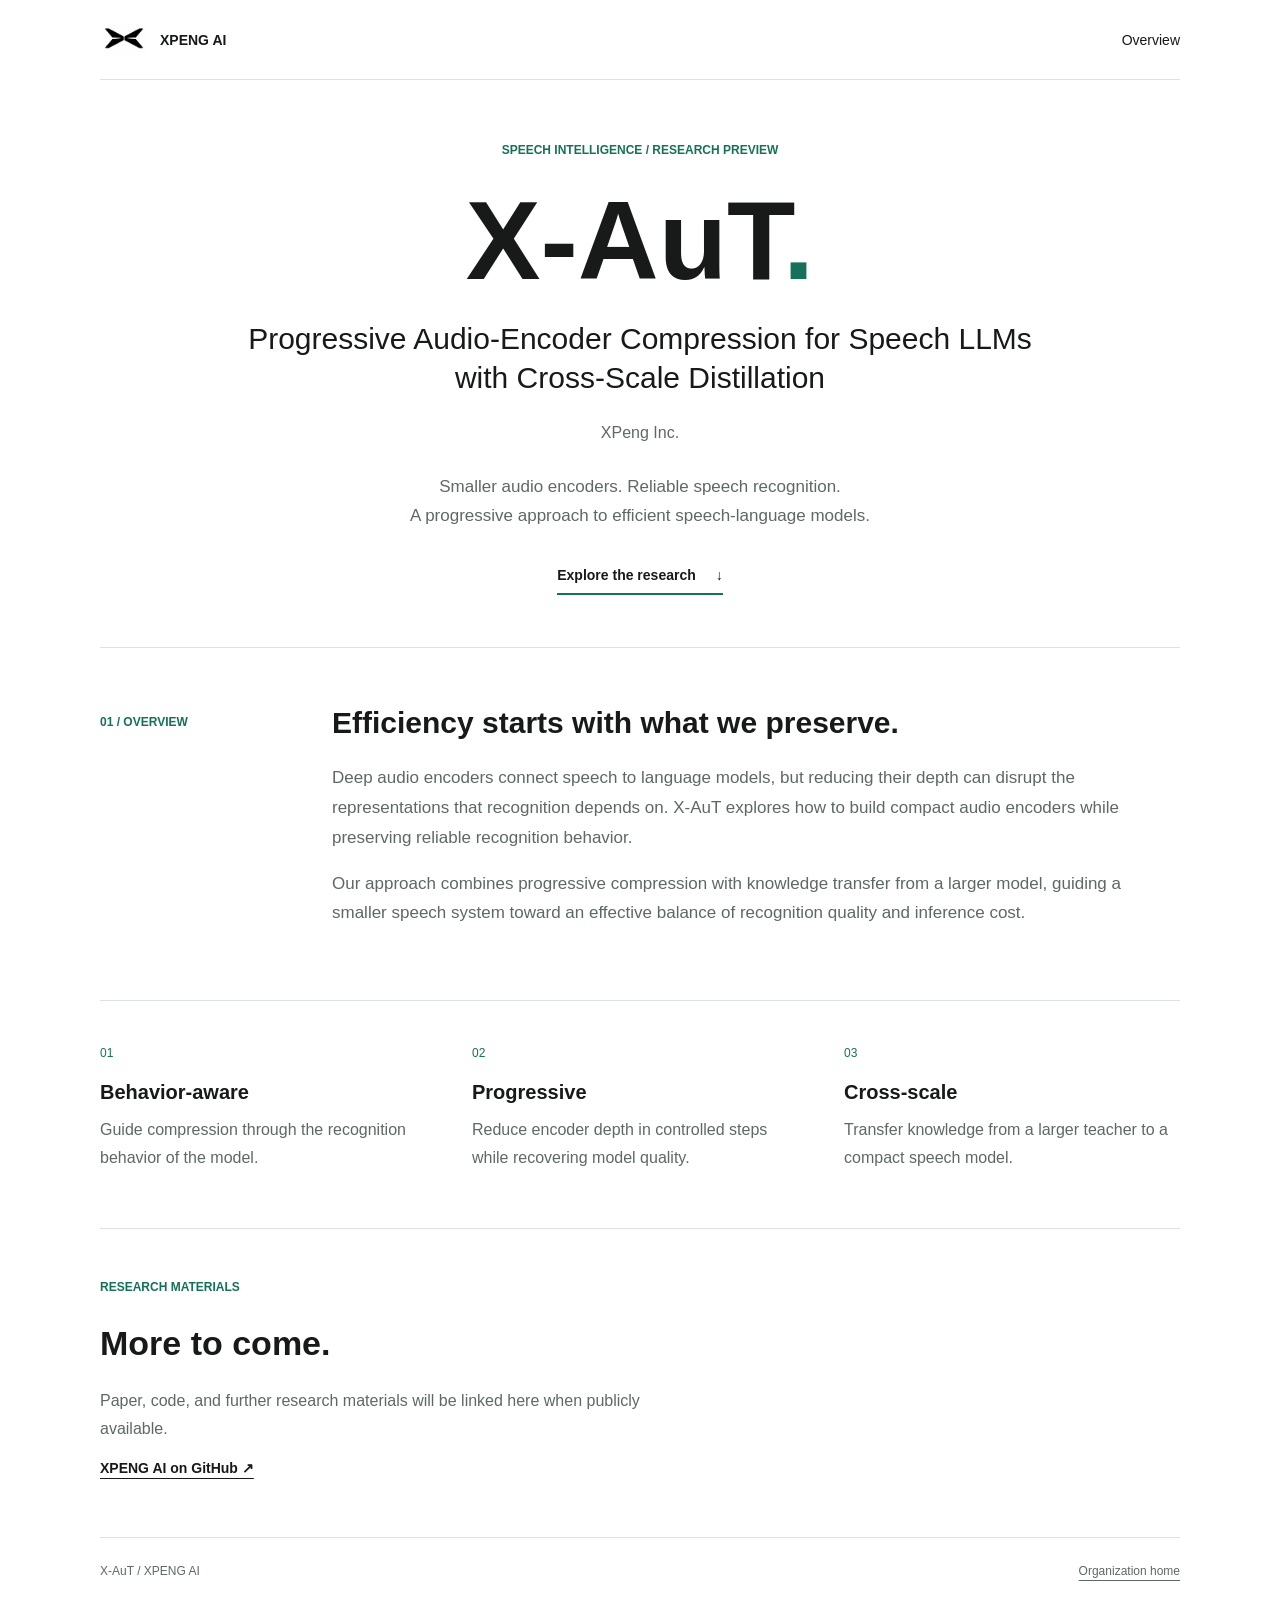
==== x-aut/index.html @ 0aadac8a "Add X-AuT research project website" ====
<!doctype html>
<html lang="en">
<head>
  <meta charset="utf-8">
  <meta name="viewport" content="width=device-width, initial-scale=1">
  <meta name="description" content="X-AuT: Progressive Audio-Encoder Compression for Speech LLMs with Cross-Scale Distillation. A research project from XPeng Inc.">
  <title>X-AuT | XPENG AI</title>
  <link rel="canonical" href="https://xpeng-ai.github.io/x-aut/">
  <link rel="icon" href="../assets/xpeng-logo.jpeg">
  <link rel="stylesheet" href="styles.css">
</head>
<body>
  <header><a class="brand" href="../"><img src="../assets/xpeng-logo.jpeg" width="48" height="30" alt="">XPENG AI</a><a href="#overview">Overview</a></header>
  <main>
    <section class="hero" aria-labelledby="title">
      <p class="eyebrow">Speech intelligence / Research preview</p>
      <h1 id="title">X-AuT<span>.</span></h1>
      <h2>Progressive Audio-Encoder Compression for Speech LLMs with Cross-Scale Distillation</h2>
      <p class="affiliation">XPeng Inc.</p>
      <p class="intro">Smaller audio encoders. Reliable speech recognition.<br>A progressive approach to efficient speech-language models.</p>
      <a class="explore" href="#overview">Explore the research <span aria-hidden="true">&#8595;</span></a>
    </section>
    <section id="overview" class="overview">
      <p class="eyebrow">01 / Overview</p>
      <div><h2>Efficiency starts with what we preserve.</h2><p>Deep audio encoders connect speech to language models, but reducing their depth can disrupt the representations that recognition depends on. X-AuT explores how to build compact audio encoders while preserving reliable recognition behavior.</p><p>Our approach combines progressive compression with knowledge transfer from a larger model, guiding a smaller speech system toward an effective balance of recognition quality and inference cost.</p></div>
    </section>
    <section class="focus" aria-label="Research directions">
      <article><span>01</span><h3>Behavior-aware</h3><p>Guide compression through the recognition behavior of the model.</p></article>
      <article><span>02</span><h3>Progressive</h3><p>Reduce encoder depth in controlled steps while recovering model quality.</p></article>
      <article><span>03</span><h3>Cross-scale</h3><p>Transfer knowledge from a larger teacher to a compact speech model.</p></article>
    </section>
    <section class="release"><p class="eyebrow">Research materials</p><h2>More to come.</h2><p>Paper, code, and further research materials will be linked here when publicly available.</p><a href="https://github.com/XPENG-AI">XPENG AI on GitHub &#8599;</a></section>
  </main>
  <footer><span>X-AuT / XPENG AI</span><a href="../">Organization home</a></footer>
</body>
</html>
---- x-aut/styles.css ----
:root{color-scheme:light;--ink:#171a19;--muted:#5e6864;--accent:#157158;--line:#dce4df}
*{box-sizing:border-box}html{scroll-behavior:smooth;scroll-padding-top:32px}body{margin:0;background:#fff;color:var(--ink);font-family:Arial,Helvetica,sans-serif;letter-spacing:0}a{color:inherit;text-underline-offset:5px}a:focus-visible{outline:3px solid var(--accent);outline-offset:6px}header,main,footer{width:min(1080px,calc(100% - 48px));margin-inline:auto}header{height:80px;display:flex;align-items:center;justify-content:space-between;border-bottom:1px solid var(--line);font-size:14px}header a{text-decoration:none}.brand{display:flex;align-items:center;gap:12px;font-weight:700}.brand img{object-fit:contain}.hero{text-align:center;padding:60px 0 52px;max-width:900px;margin:auto}.eyebrow{color:var(--accent);font-size:12px;font-weight:700;text-transform:uppercase;margin:0 0 24px}h1{font-size:112px;line-height:1;margin:0 0 22px;font-weight:750}h1 span{color:var(--accent)}.hero h2{font-size:30px;line-height:1.3;font-weight:500;max-width:800px;margin:0 auto}.affiliation{font-size:16px;margin:22px 0;color:var(--muted)}.intro{font-size:17px;line-height:1.7;color:var(--muted);margin:26px 0}.explore{display:inline-flex;align-items:center;gap:20px;padding:10px 0;border-bottom:2px solid var(--accent);text-decoration:none;font-size:14px;font-weight:700}.overview{display:grid;grid-template-columns:200px 1fr;gap:32px;border-top:1px solid var(--line);padding:56px 0}.overview .eyebrow{padding-top:8px}h2{font-size:30px;line-height:1.25;margin:0 0 22px}p{line-height:1.75}.overview p:not(.eyebrow){font-size:17px;color:var(--muted);margin:0 0 16px}.focus{display:grid;grid-template-columns:repeat(3,minmax(0,1fr));gap:36px;border-top:1px solid var(--line);padding:42px 0 56px}.focus article>span{color:var(--accent);font-size:12px}.focus h3{font-size:20px;margin:20px 0 12px}.focus p{font-size:16px;color:var(--muted);margin:0}.release{border-top:1px solid var(--line);padding:48px 0 60px}.release h2{font-size:34px}.release p:not(.eyebrow){color:var(--muted);max-width:600px}.release a{font-size:14px;font-weight:700}footer{border-top:1px solid var(--line);padding:26px 0;display:flex;justify-content:space-between;color:var(--muted);font-size:12px}@media(max-width:700px){header,main,footer{width:calc(100% - 36px)}header{height:64px}.hero{padding:32px 0}h1{font-size:72px;margin-bottom:16px}.hero .eyebrow{font-size:10px;margin-bottom:16px}.hero h2{font-size:23px}.intro{font-size:15px;margin:20px 0}.affiliation{margin:16px 0}.overview{grid-template-columns:1fr;gap:8px;padding:32px 0}.overview h2{font-size:26px}.focus{grid-template-columns:1fr;gap:30px}.focus h3{margin-top:10px}.release{padding:32px 0 42px}}@media(prefers-reduced-motion:reduce){html{scroll-behavior:auto}}
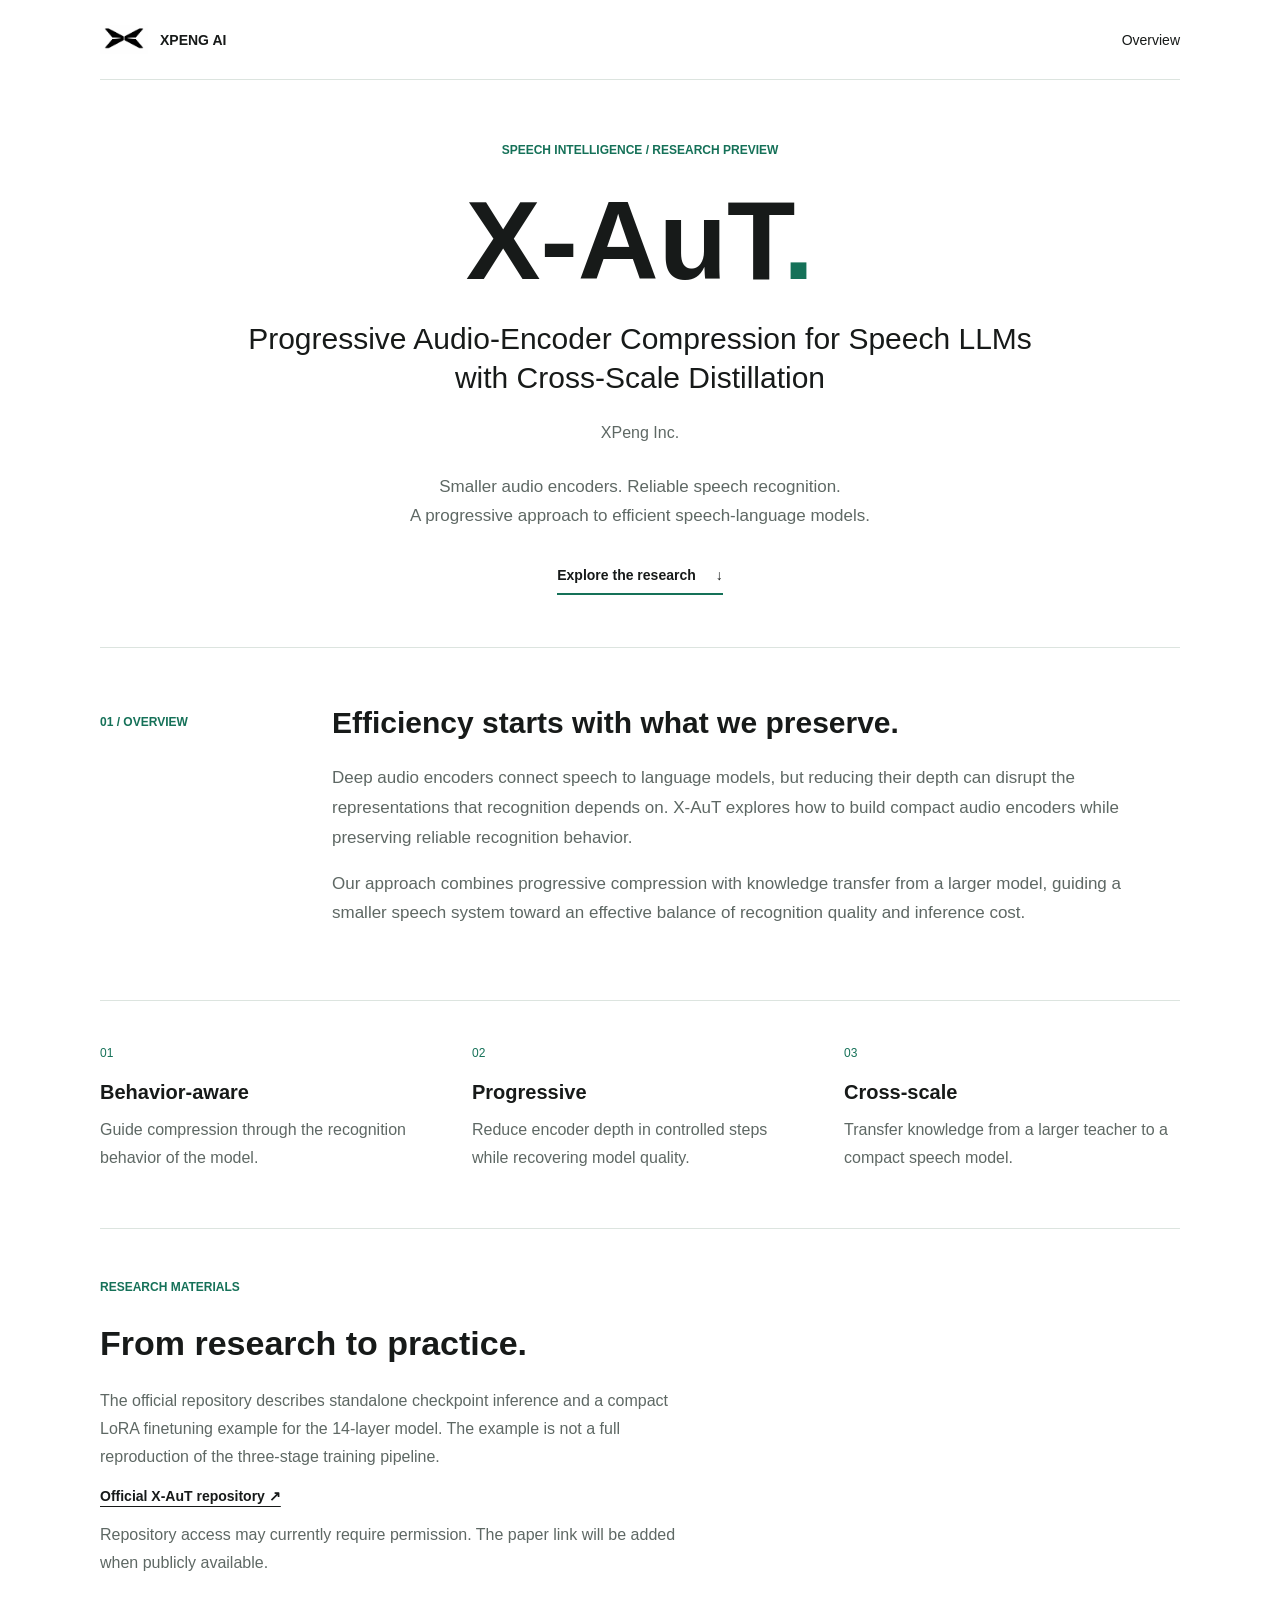
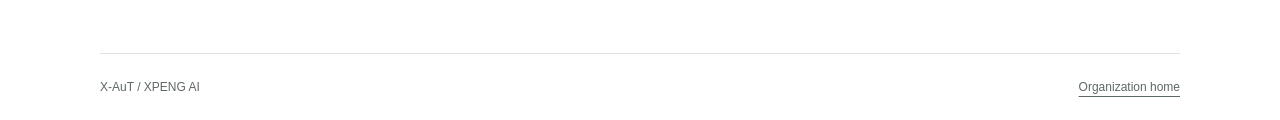
==== commit 4faca5eb: "Reference official X-AuT repository and release scope" ====
--- a/x-aut/index.html
+++ b/x-aut/index.html
@@ -29,7 +29,7 @@
       <article><span>02</span><h3>Progressive</h3><p>Reduce encoder depth in controlled steps while recovering model quality.</p></article>
       <article><span>03</span><h3>Cross-scale</h3><p>Transfer knowledge from a larger teacher to a compact speech model.</p></article>
     </section>
-    <section class="release"><p class="eyebrow">Research materials</p><h2>More to come.</h2><p>Paper, code, and further research materials will be linked here when publicly available.</p><a href="https://github.com/XPENG-AI">XPENG AI on GitHub &#8599;</a></section>
+    <section class="release"><p class="eyebrow">Research materials</p><h2>From research to practice.</h2><p>The official repository describes standalone checkpoint inference and a compact LoRA finetuning example for the 14-layer model. The example is not a full reproduction of the three-stage training pipeline.</p><a href="https://github.com/XPENG-AI/X-AuT">Official X-AuT repository &#8599;</a><p class="availability">Repository access may currently require permission. The paper link will be added when publicly available.</p></section>
   </main>
   <footer><span>X-AuT / XPENG AI</span><a href="../">Organization home</a></footer>
 </body>
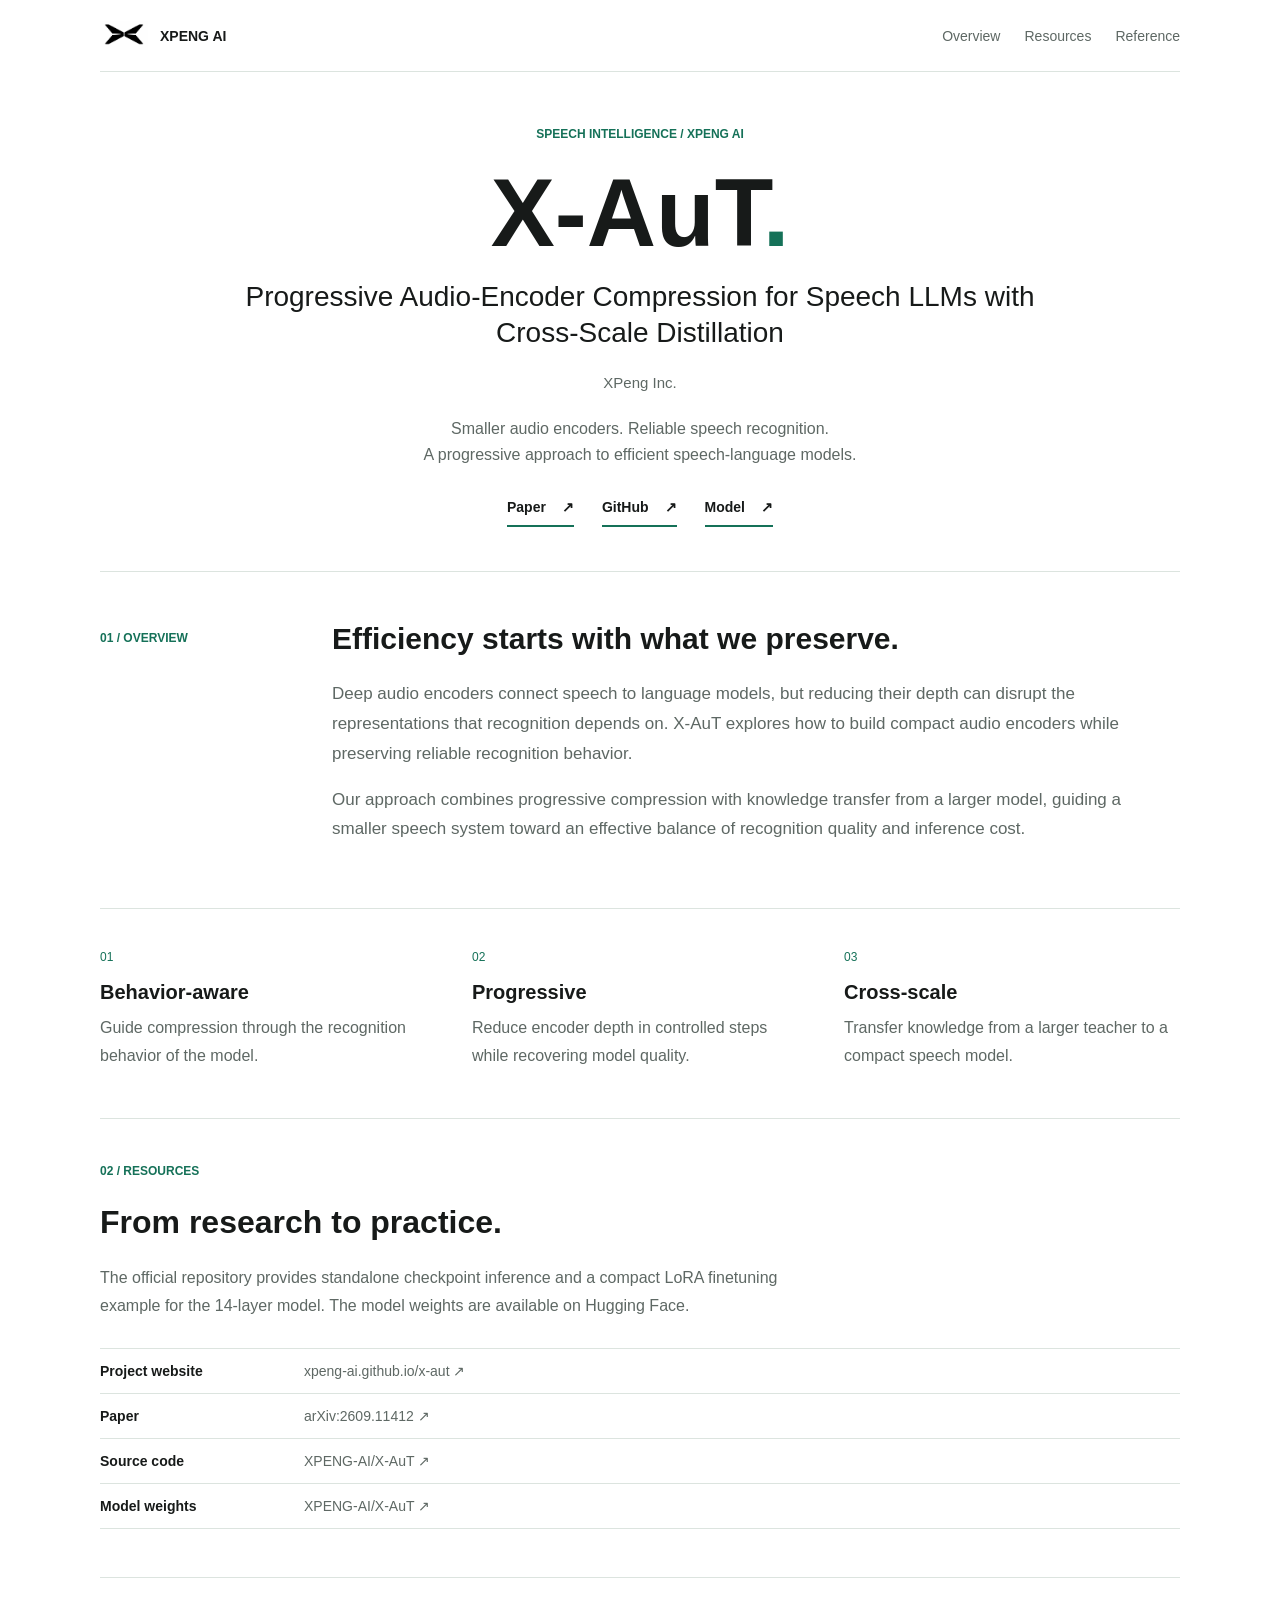
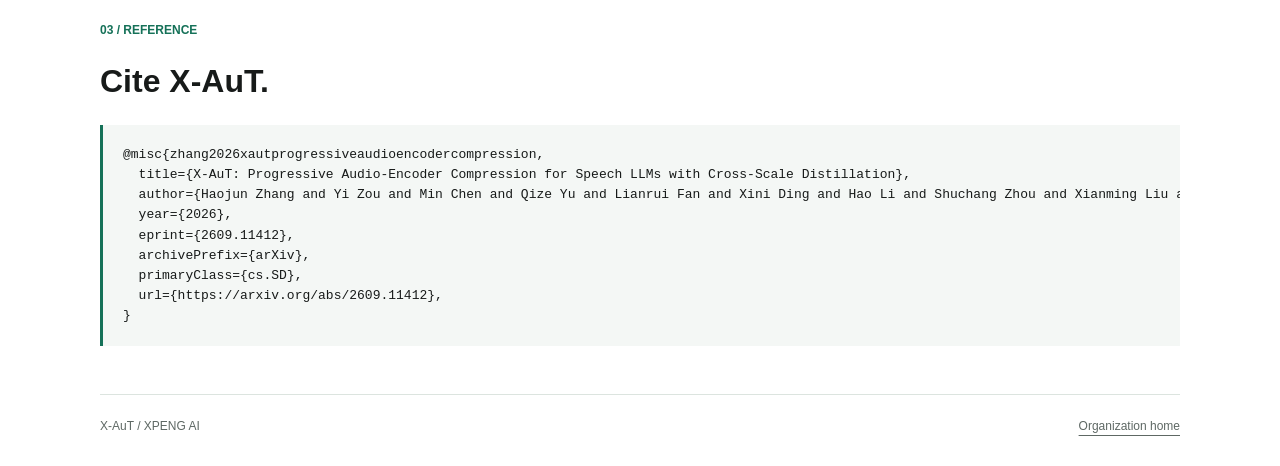
==== commit 090f0cc3: "Add X-AuT resources and citation" ====
--- a/x-aut/index.html
+++ b/x-aut/index.html
@@ -6,19 +6,26 @@
   <meta name="description" content="X-AuT: Progressive Audio-Encoder Compression for Speech LLMs with Cross-Scale Distillation. A research project from XPeng Inc.">
   <title>X-AuT | XPENG AI</title>
   <link rel="canonical" href="https://xpeng-ai.github.io/x-aut/">
-  <link rel="icon" href="../assets/xpeng-logo.jpeg">
+  <link rel="icon" type="image/png" sizes="512x512" href="../assets/xpeng-favicon.png?v=2">
   <link rel="stylesheet" href="styles.css">
 </head>
 <body>
-  <header><a class="brand" href="../"><img src="../assets/xpeng-logo.jpeg" width="48" height="30" alt="">XPENG AI</a><a href="#overview">Overview</a></header>
+  <header>
+    <a class="brand" href="../"><img src="../assets/xpeng-logo.jpeg" width="48" height="30" alt="">XPENG AI</a>
+    <nav aria-label="Project navigation"><a href="#overview">Overview</a><a href="#resources">Resources</a><a href="#reference">Reference</a></nav>
+  </header>
   <main>
     <section class="hero" aria-labelledby="title">
-      <p class="eyebrow">Speech intelligence / Research preview</p>
+      <p class="eyebrow">Speech intelligence / XPENG AI</p>
       <h1 id="title">X-AuT<span>.</span></h1>
       <h2>Progressive Audio-Encoder Compression for Speech LLMs with Cross-Scale Distillation</h2>
       <p class="affiliation">XPeng Inc.</p>
       <p class="intro">Smaller audio encoders. Reliable speech recognition.<br>A progressive approach to efficient speech-language models.</p>
-      <a class="explore" href="#overview">Explore the research <span aria-hidden="true">&#8595;</span></a>
+      <div class="hero-links" aria-label="Project resources">
+        <a href="https://arxiv.org/abs/2609.11412">Paper <span aria-hidden="true">&#8599;</span></a>
+        <a href="https://github.com/XPENG-AI/X-AuT">GitHub <span aria-hidden="true">&#8599;</span></a>
+        <a href="https://huggingface.co/XPENG-AI/X-AuT">Model <span aria-hidden="true">&#8599;</span></a>
+      </div>
     </section>
     <section id="overview" class="overview">
       <p class="eyebrow">01 / Overview</p>
@@ -29,7 +36,30 @@
       <article><span>02</span><h3>Progressive</h3><p>Reduce encoder depth in controlled steps while recovering model quality.</p></article>
       <article><span>03</span><h3>Cross-scale</h3><p>Transfer knowledge from a larger teacher to a compact speech model.</p></article>
     </section>
-    <section class="release"><p class="eyebrow">Research materials</p><h2>From research to practice.</h2><p>The official repository describes standalone checkpoint inference and a compact LoRA finetuning example for the 14-layer model. The example is not a full reproduction of the three-stage training pipeline.</p><a href="https://github.com/XPENG-AI/X-AuT">Official X-AuT repository &#8599;</a><p class="availability">Repository access may currently require permission. The paper link will be added when publicly available.</p></section>
+    <section class="release" id="resources">
+      <p class="eyebrow">02 / Resources</p>
+      <h2>From research to practice.</h2>
+      <p>The official repository provides standalone checkpoint inference and a compact LoRA finetuning example for the 14-layer model. The model weights are available on Hugging Face.</p>
+      <div class="resource-list">
+        <a href="https://xpeng-ai.github.io/x-aut"><span>Project website</span><span>xpeng-ai.github.io/x-aut &#8599;</span></a>
+        <a href="https://arxiv.org/abs/2609.11412"><span>Paper</span><span>arXiv:2609.11412 &#8599;</span></a>
+        <a href="https://github.com/XPENG-AI/X-AuT"><span>Source code</span><span>XPENG-AI/X-AuT &#8599;</span></a>
+        <a href="https://huggingface.co/XPENG-AI/X-AuT"><span>Model weights</span><span>XPENG-AI/X-AuT &#8599;</span></a>
+      </div>
+    </section>
+    <section class="reference" id="reference">
+      <p class="eyebrow">03 / Reference</p>
+      <h2>Cite X-AuT.</h2>
+      <pre><code>@misc{zhang2026xautprogressiveaudioencodercompression,
+  title={X-AuT: Progressive Audio-Encoder Compression for Speech LLMs with Cross-Scale Distillation},
+  author={Haojun Zhang and Yi Zou and Min Chen and Qize Yu and Lianrui Fan and Xini Ding and Hao Li and Shuchang Zhou and Xianming Liu and Shiyu Huang},
+  year={2026},
+  eprint={2609.11412},
+  archivePrefix={arXiv},
+  primaryClass={cs.SD},
+  url={https://arxiv.org/abs/2609.11412},
+}</code></pre>
+    </section>
   </main>
   <footer><span>X-AuT / XPENG AI</span><a href="../">Organization home</a></footer>
 </body>
--- a/x-aut/styles.css
+++ b/x-aut/styles.css
@@ -1,2 +1,2 @@
-:root{color-scheme:light;--ink:#171a19;--muted:#5e6864;--accent:#157158;--line:#dce4df}
-*{box-sizing:border-box}html{scroll-behavior:smooth;scroll-padding-top:32px}body{margin:0;background:#fff;color:var(--ink);font-family:Arial,Helvetica,sans-serif;letter-spacing:0}a{color:inherit;text-underline-offset:5px}a:focus-visible{outline:3px solid var(--accent);outline-offset:6px}header,main,footer{width:min(1080px,calc(100% - 48px));margin-inline:auto}header{height:80px;display:flex;align-items:center;justify-content:space-between;border-bottom:1px solid var(--line);font-size:14px}header a{text-decoration:none}.brand{display:flex;align-items:center;gap:12px;font-weight:700}.brand img{object-fit:contain}.hero{text-align:center;padding:60px 0 52px;max-width:900px;margin:auto}.eyebrow{color:var(--accent);font-size:12px;font-weight:700;text-transform:uppercase;margin:0 0 24px}h1{font-size:112px;line-height:1;margin:0 0 22px;font-weight:750}h1 span{color:var(--accent)}.hero h2{font-size:30px;line-height:1.3;font-weight:500;max-width:800px;margin:0 auto}.affiliation{font-size:16px;margin:22px 0;color:var(--muted)}.intro{font-size:17px;line-height:1.7;color:var(--muted);margin:26px 0}.explore{display:inline-flex;align-items:center;gap:20px;padding:10px 0;border-bottom:2px solid var(--accent);text-decoration:none;font-size:14px;font-weight:700}.overview{display:grid;grid-template-columns:200px 1fr;gap:32px;border-top:1px solid var(--line);padding:56px 0}.overview .eyebrow{padding-top:8px}h2{font-size:30px;line-height:1.25;margin:0 0 22px}p{line-height:1.75}.overview p:not(.eyebrow){font-size:17px;color:var(--muted);margin:0 0 16px}.focus{display:grid;grid-template-columns:repeat(3,minmax(0,1fr));gap:36px;border-top:1px solid var(--line);padding:42px 0 56px}.focus article>span{color:var(--accent);font-size:12px}.focus h3{font-size:20px;margin:20px 0 12px}.focus p{font-size:16px;color:var(--muted);margin:0}.release{border-top:1px solid var(--line);padding:48px 0 60px}.release h2{font-size:34px}.release p:not(.eyebrow){color:var(--muted);max-width:600px}.release a{font-size:14px;font-weight:700}footer{border-top:1px solid var(--line);padding:26px 0;display:flex;justify-content:space-between;color:var(--muted);font-size:12px}@media(max-width:700px){header,main,footer{width:calc(100% - 36px)}header{height:64px}.hero{padding:32px 0}h1{font-size:72px;margin-bottom:16px}.hero .eyebrow{font-size:10px;margin-bottom:16px}.hero h2{font-size:23px}.intro{font-size:15px;margin:20px 0}.affiliation{margin:16px 0}.overview{grid-template-columns:1fr;gap:8px;padding:32px 0}.overview h2{font-size:26px}.focus{grid-template-columns:1fr;gap:30px}.focus h3{margin-top:10px}.release{padding:32px 0 42px}}@media(prefers-reduced-motion:reduce){html{scroll-behavior:auto}}
+:root{color-scheme:light;--ink:#171a19;--muted:#5e6864;--accent:#157158;--line:#dce4df;--soft:#f4f7f5}
+*{box-sizing:border-box}html{scroll-behavior:smooth;scroll-padding-top:32px}body{margin:0;background:#fff;color:var(--ink);font-family:Arial,Helvetica,sans-serif;letter-spacing:0}a{color:inherit;text-underline-offset:5px}a:focus-visible{outline:3px solid var(--accent);outline-offset:6px}header,main,footer{width:min(1080px,calc(100% - 48px));margin-inline:auto}header{height:72px;display:flex;align-items:center;justify-content:space-between;border-bottom:1px solid var(--line);font-size:14px}header a{text-decoration:none}.brand{display:flex;align-items:center;gap:12px;font-weight:700}.brand img{object-fit:contain}nav{display:flex;gap:24px;color:var(--muted)}nav a:hover{color:var(--ink)}.hero{text-align:center;padding:52px 0 44px;max-width:900px;margin:auto}.eyebrow{color:var(--accent);font-size:12px;font-weight:700;text-transform:uppercase;margin:0 0 20px}h1{font-size:96px;line-height:1;margin:0 0 18px;font-weight:750}h1 span{color:var(--accent)}.hero h2{font-size:28px;line-height:1.3;font-weight:500;max-width:800px;margin:0 auto}.affiliation{font-size:15px;margin:18px 0;color:var(--muted)}.intro{font-size:16px;line-height:1.65;color:var(--muted);margin:20px 0}.hero-links{display:flex;justify-content:center;gap:28px}.hero-links a{display:inline-flex;min-height:38px;align-items:center;gap:16px;border-bottom:2px solid var(--accent);font-size:14px;font-weight:700;text-decoration:none}.hero-links a:hover{color:var(--accent)}.overview{display:grid;grid-template-columns:200px 1fr;gap:32px;border-top:1px solid var(--line);padding:48px 0}.overview .eyebrow{padding-top:8px}h2{font-size:30px;line-height:1.25;margin:0 0 22px}p{line-height:1.75}.overview p:not(.eyebrow){font-size:17px;color:var(--muted);margin:0 0 16px}.focus{display:grid;grid-template-columns:repeat(3,minmax(0,1fr));gap:36px;border-top:1px solid var(--line);padding:38px 0 48px}.focus article>span{color:var(--accent);font-size:12px}.focus h3{font-size:20px;margin:16px 0 10px}.focus p{font-size:16px;color:var(--muted);margin:0}.release,.reference{border-top:1px solid var(--line);padding:42px 0 48px}.release h2,.reference h2{font-size:32px}.release>p:not(.eyebrow){color:var(--muted);max-width:700px}.resource-list{margin-top:28px;border-bottom:1px solid var(--line)}.resource-list a{display:grid;grid-template-columns:180px 1fr;gap:24px;padding:14px 0;border-top:1px solid var(--line);font-size:14px;text-decoration:none}.resource-list a span:first-child{font-weight:700}.resource-list a span:last-child{color:var(--muted)}.resource-list a:hover span:last-child{color:var(--accent)}pre{max-width:100%;margin:24px 0 0;padding:20px;overflow-x:auto;background:var(--soft);border-left:3px solid var(--accent);font-size:13px;line-height:1.55}code{font-family:"SFMono-Regular",Consolas,"Liberation Mono",monospace}footer{border-top:1px solid var(--line);padding:24px 0;display:flex;justify-content:space-between;color:var(--muted);font-size:12px}@media(max-width:700px){header,main,footer{width:calc(100% - 36px)}header{height:64px}nav{gap:14px;font-size:12px}.hero{padding:32px 0}h1{font-size:68px;margin-bottom:16px}.hero .eyebrow{font-size:10px;margin-bottom:16px}.hero h2{font-size:22px}.intro{font-size:15px;margin:18px 0}.affiliation{margin:14px 0}.hero-links{gap:18px}.hero-links a{gap:8px}.overview{grid-template-columns:1fr;gap:8px;padding:32px 0}.overview h2{font-size:26px}.focus{grid-template-columns:1fr;gap:28px;padding:32px 0}.focus h3{margin-top:8px}.release,.reference{padding:32px 0 38px}.resource-list a{grid-template-columns:1fr;gap:4px}.reference pre{font-size:11px;padding:16px}}@media(max-width:460px){nav a:first-child{display:none}}@media(prefers-reduced-motion:reduce){html{scroll-behavior:auto}}
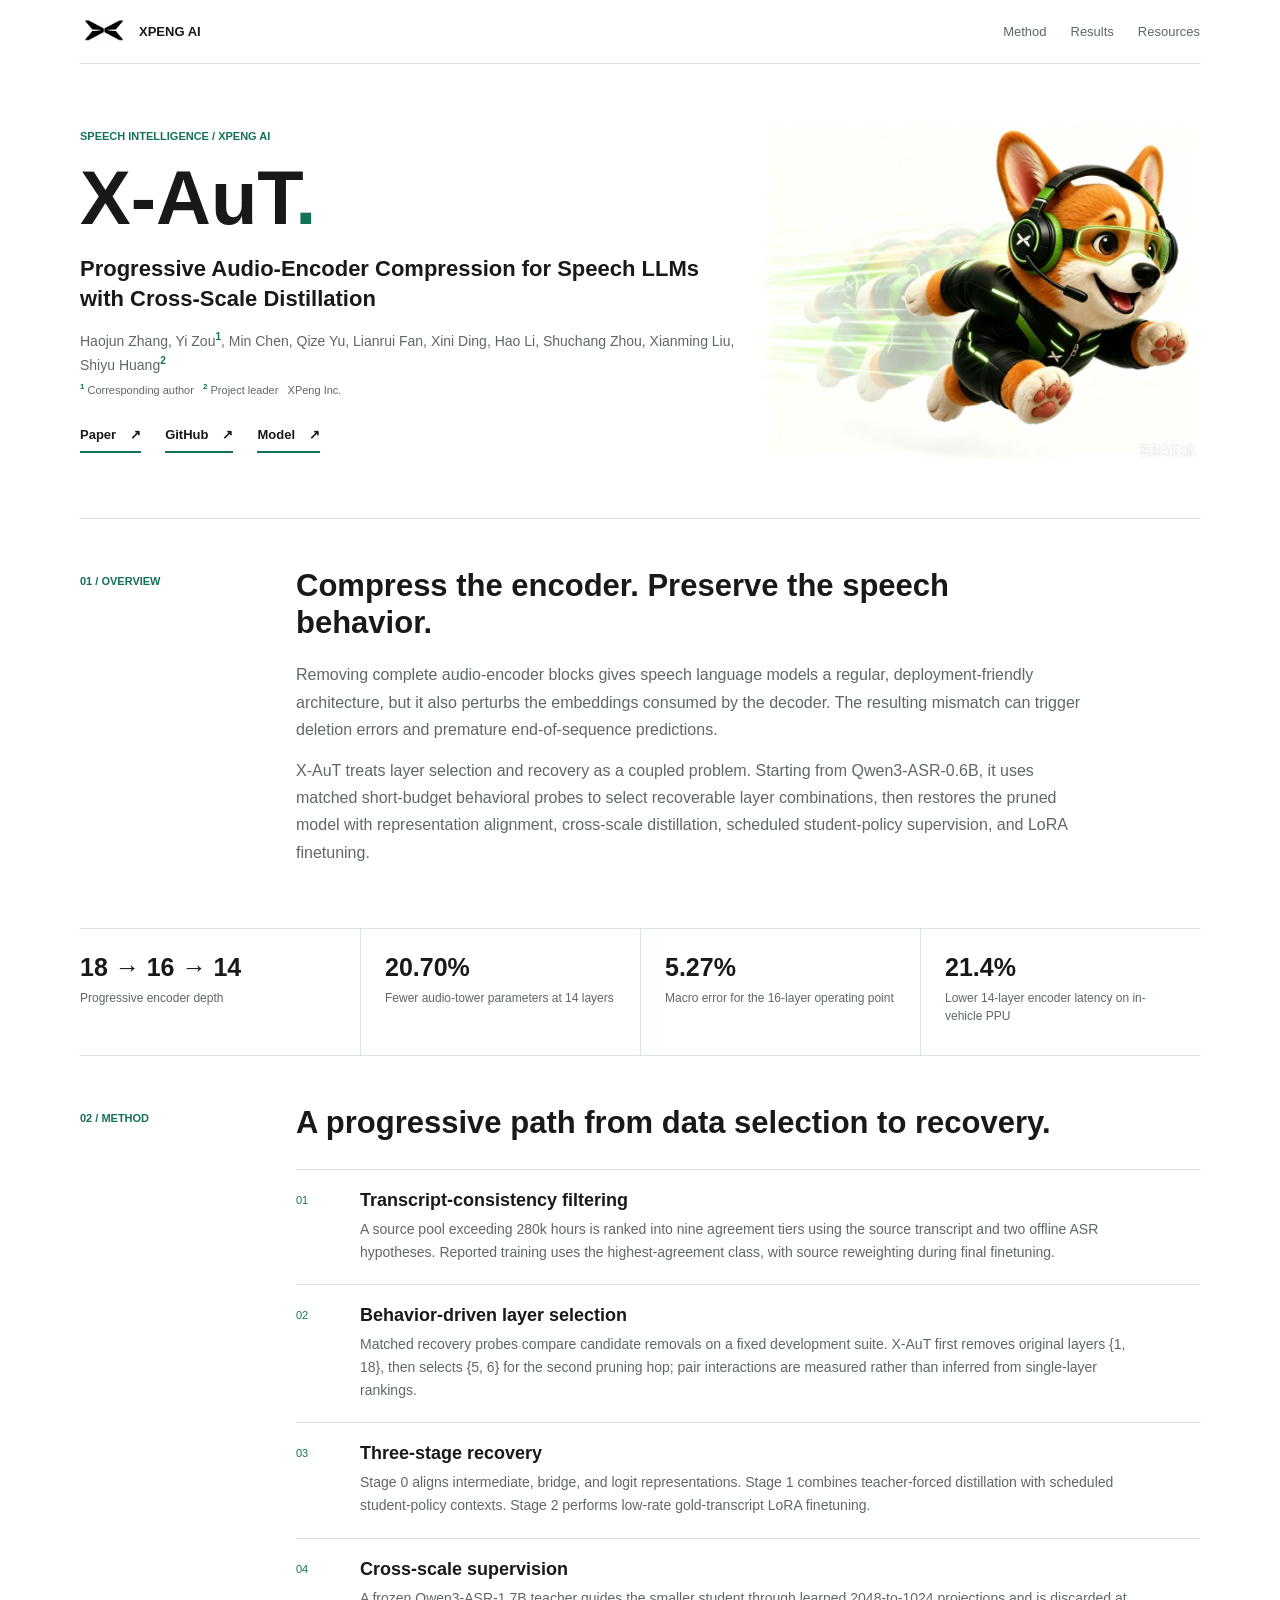
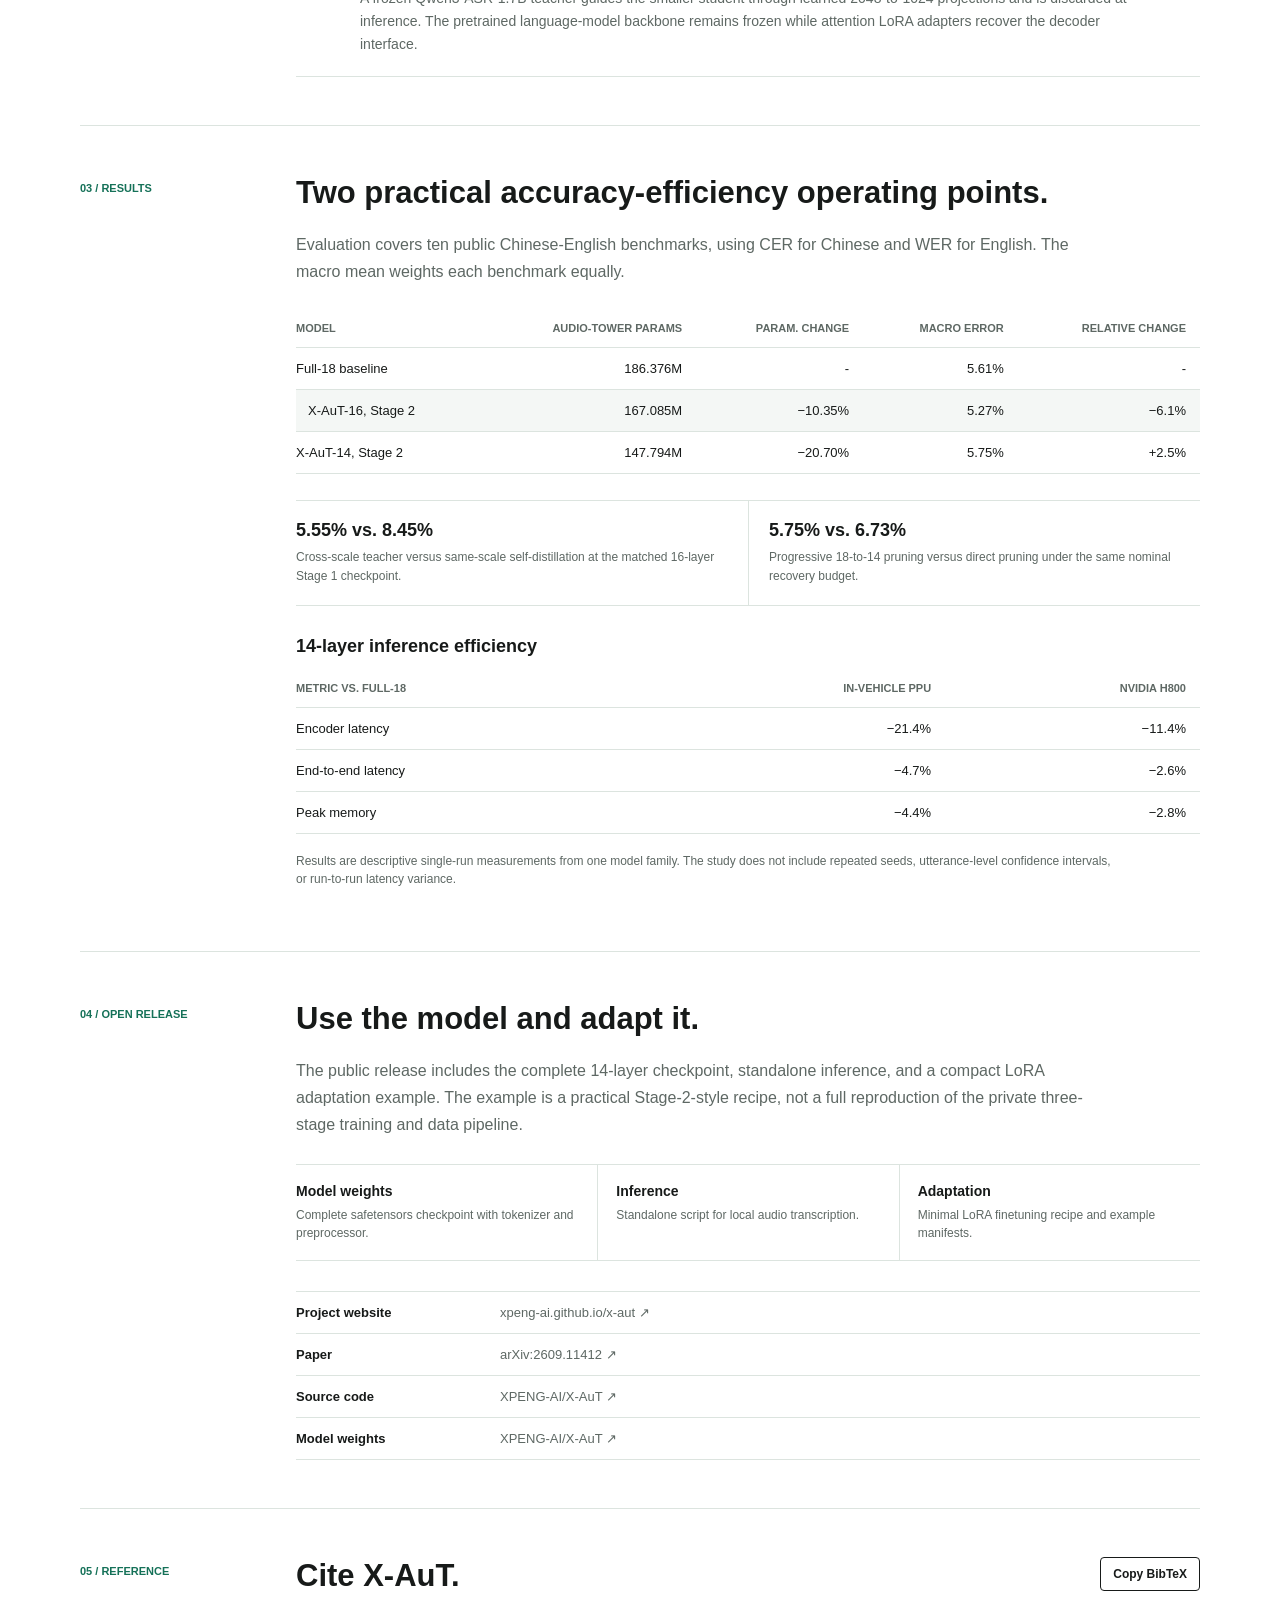
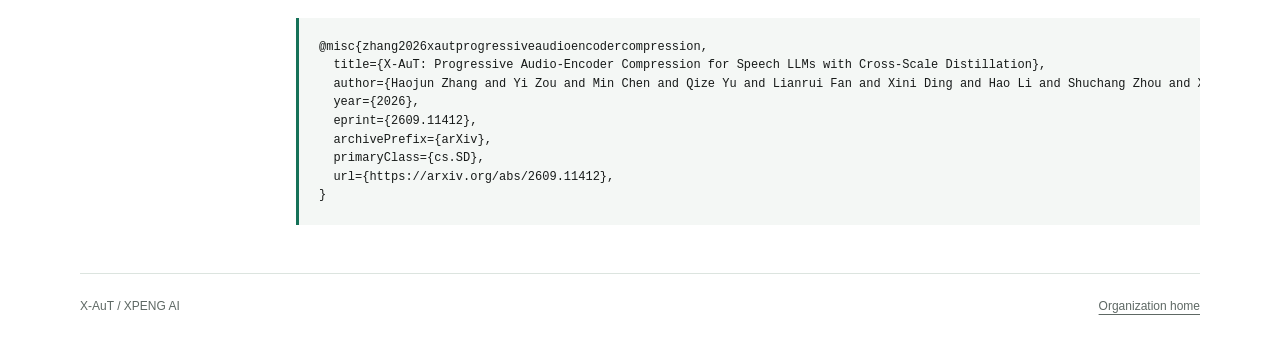
==== commit b4bd1d99: "update" ====
--- a/x-aut/index.html
+++ b/x-aut/index.html
@@ -3,54 +3,152 @@
 <head>
   <meta charset="utf-8">
   <meta name="viewport" content="width=device-width, initial-scale=1">
-  <meta name="description" content="X-AuT: Progressive Audio-Encoder Compression for Speech LLMs with Cross-Scale Distillation. A research project from XPeng Inc.">
+  <meta name="description" content="X-AuT progressively compresses the Qwen3-ASR audio encoder through behavioral layer selection and cross-scale distillation.">
+  <meta property="og:title" content="X-AuT | XPENG AI">
+  <meta property="og:description" content="Progressive Audio-Encoder Compression for Speech LLMs with Cross-Scale Distillation.">
+  <meta property="og:image" content="https://xpeng-ai.github.io/x-aut/assets/xpomni_logo.jpg">
   <title>X-AuT | XPENG AI</title>
   <link rel="canonical" href="https://xpeng-ai.github.io/x-aut/">
   <link rel="icon" type="image/png" sizes="512x512" href="../assets/xpeng-favicon.png?v=2">
   <link rel="stylesheet" href="styles.css">
 </head>
 <body>
-  <header>
-    <a class="brand" href="../"><img src="../assets/xpeng-logo.jpeg" width="48" height="30" alt="">XPENG AI</a>
-    <nav aria-label="Project navigation"><a href="#overview">Overview</a><a href="#resources">Resources</a><a href="#reference">Reference</a></nav>
+  <header class="site-header">
+    <a class="brand" href="../" aria-label="XPENG AI organization home">
+      <img src="../assets/xpeng-logo.jpeg" width="48" height="30" alt="">
+      <span>XPENG AI</span>
+    </a>
+    <nav aria-label="Project navigation">
+      <a href="#method">Method</a>
+      <a href="#results">Results</a>
+      <a href="#resources">Resources</a>
+    </nav>
   </header>
+
   <main>
     <section class="hero" aria-labelledby="title">
-      <p class="eyebrow">Speech intelligence / XPENG AI</p>
-      <h1 id="title">X-AuT<span>.</span></h1>
-      <h2>Progressive Audio-Encoder Compression for Speech LLMs with Cross-Scale Distillation</h2>
-      <p class="affiliation">XPeng Inc.</p>
-      <p class="intro">Smaller audio encoders. Reliable speech recognition.<br>A progressive approach to efficient speech-language models.</p>
-      <div class="hero-links" aria-label="Project resources">
-        <a href="https://arxiv.org/abs/2609.11412">Paper <span aria-hidden="true">&#8599;</span></a>
-        <a href="https://github.com/XPENG-AI/X-AuT">GitHub <span aria-hidden="true">&#8599;</span></a>
-        <a href="https://huggingface.co/XPENG-AI/X-AuT">Model <span aria-hidden="true">&#8599;</span></a>
+      <div class="hero-copy">
+        <p class="eyebrow">Speech intelligence / XPENG AI</p>
+        <h1 id="title">X-AuT<span>.</span></h1>
+        <p class="subtitle">Progressive Audio-Encoder Compression for Speech LLMs with Cross-Scale Distillation</p>
+        <p class="authors">
+          Haojun Zhang, Yi Zou<sup>1</sup>, Min Chen, Qize Yu, Lianrui Fan, Xini Ding,
+          Hao Li, Shuchang Zhou, Xianming Liu, Shiyu Huang<sup>2</sup>
+        </p>
+        <p class="author-note"><sup>1</sup> Corresponding author &nbsp; <sup>2</sup> Project leader &nbsp; XPeng Inc.</p>
+        <div class="hero-links" aria-label="Primary project resources">
+          <a href="https://arxiv.org/abs/2609.11412">Paper <span aria-hidden="true">&#8599;</span></a>
+          <a href="https://github.com/XPENG-AI/X-AuT">GitHub <span aria-hidden="true">&#8599;</span></a>
+          <a href="https://huggingface.co/XPENG-AI/X-AuT">Model <span aria-hidden="true">&#8599;</span></a>
+        </div>
+      </div>
+      <img class="hero-mascot" src="assets/xpomni_logo.jpg" width="1000" height="783" alt="XPENG AI speech research mascot wearing a headset">
+    </section>
+
+    <section class="overview" id="overview">
+      <p class="eyebrow">01 / Overview</p>
+      <div class="section-copy">
+        <h2>Compress the encoder. Preserve the speech behavior.</h2>
+        <p>Removing complete audio-encoder blocks gives speech language models a regular, deployment-friendly architecture, but it also perturbs the embeddings consumed by the decoder. The resulting mismatch can trigger deletion errors and premature end-of-sequence predictions.</p>
+        <p>X-AuT treats layer selection and recovery as a coupled problem. Starting from Qwen3-ASR-0.6B, it uses matched short-budget behavioral probes to select recoverable layer combinations, then restores the pruned model with representation alignment, cross-scale distillation, scheduled student-policy supervision, and LoRA finetuning.</p>
       </div>
     </section>
-    <section id="overview" class="overview">
-      <p class="eyebrow">01 / Overview</p>
-      <div><h2>Efficiency starts with what we preserve.</h2><p>Deep audio encoders connect speech to language models, but reducing their depth can disrupt the representations that recognition depends on. X-AuT explores how to build compact audio encoders while preserving reliable recognition behavior.</p><p>Our approach combines progressive compression with knowledge transfer from a larger model, guiding a smaller speech system toward an effective balance of recognition quality and inference cost.</p></div>
+
+    <section class="metrics" aria-label="Key results">
+      <div><strong>18 &rarr; 16 &rarr; 14</strong><span>Progressive encoder depth</span></div>
+      <div><strong>20.70%</strong><span>Fewer audio-tower parameters at 14 layers</span></div>
+      <div><strong>5.27%</strong><span>Macro error for the 16-layer operating point</span></div>
+      <div><strong>21.4%</strong><span>Lower 14-layer encoder latency on in-vehicle PPU</span></div>
     </section>
-    <section class="focus" aria-label="Research directions">
-      <article><span>01</span><h3>Behavior-aware</h3><p>Guide compression through the recognition behavior of the model.</p></article>
-      <article><span>02</span><h3>Progressive</h3><p>Reduce encoder depth in controlled steps while recovering model quality.</p></article>
-      <article><span>03</span><h3>Cross-scale</h3><p>Transfer knowledge from a larger teacher to a compact speech model.</p></article>
-    </section>
-    <section class="release" id="resources">
-      <p class="eyebrow">02 / Resources</p>
-      <h2>From research to practice.</h2>
-      <p>The official repository provides standalone checkpoint inference and a compact LoRA finetuning example for the 14-layer model. The model weights are available on Hugging Face.</p>
-      <div class="resource-list">
-        <a href="https://xpeng-ai.github.io/x-aut"><span>Project website</span><span>xpeng-ai.github.io/x-aut &#8599;</span></a>
-        <a href="https://arxiv.org/abs/2609.11412"><span>Paper</span><span>arXiv:2609.11412 &#8599;</span></a>
-        <a href="https://github.com/XPENG-AI/X-AuT"><span>Source code</span><span>XPENG-AI/X-AuT &#8599;</span></a>
-        <a href="https://huggingface.co/XPENG-AI/X-AuT"><span>Model weights</span><span>XPENG-AI/X-AuT &#8599;</span></a>
+
+    <section class="content-section" id="method">
+      <p class="eyebrow">02 / Method</p>
+      <div class="section-copy">
+        <h2>A progressive path from data selection to recovery.</h2>
+        <ol class="method-flow">
+          <li>
+            <span>01</span>
+            <div><h3>Transcript-consistency filtering</h3><p>A source pool exceeding 280k hours is ranked into nine agreement tiers using the source transcript and two offline ASR hypotheses. Reported training uses the highest-agreement class, with source reweighting during final finetuning.</p></div>
+          </li>
+          <li>
+            <span>02</span>
+            <div><h3>Behavior-driven layer selection</h3><p>Matched recovery probes compare candidate removals on a fixed development suite. X-AuT first removes original layers {1, 18}, then selects {5, 6} for the second pruning hop; pair interactions are measured rather than inferred from single-layer rankings.</p></div>
+          </li>
+          <li>
+            <span>03</span>
+            <div><h3>Three-stage recovery</h3><p>Stage 0 aligns intermediate, bridge, and logit representations. Stage 1 combines teacher-forced distillation with scheduled student-policy contexts. Stage 2 performs low-rate gold-transcript LoRA finetuning.</p></div>
+          </li>
+          <li>
+            <span>04</span>
+            <div><h3>Cross-scale supervision</h3><p>A frozen Qwen3-ASR-1.7B teacher guides the smaller student through learned 2048-to-1024 projections and is discarded at inference. The pretrained language-model backbone remains frozen while attention LoRA adapters recover the decoder interface.</p></div>
+          </li>
+        </ol>
       </div>
     </section>
+
+    <section class="content-section results" id="results">
+      <p class="eyebrow">03 / Results</p>
+      <div class="section-copy">
+        <h2>Two practical accuracy-efficiency operating points.</h2>
+        <p>Evaluation covers ten public Chinese-English benchmarks, using CER for Chinese and WER for English. The macro mean weights each benchmark equally.</p>
+        <div class="table-wrap">
+          <table>
+            <thead><tr><th>Model</th><th>Audio-tower params</th><th>Param. change</th><th>Macro error</th><th>Relative change</th></tr></thead>
+            <tbody>
+              <tr><td>Full-18 baseline</td><td>186.376M</td><td>-</td><td>5.61%</td><td>-</td></tr>
+              <tr class="highlight"><td>X-AuT-16, Stage 2</td><td>167.085M</td><td>&minus;10.35%</td><td>5.27%</td><td>&minus;6.1%</td></tr>
+              <tr><td>X-AuT-14, Stage 2</td><td>147.794M</td><td>&minus;20.70%</td><td>5.75%</td><td>+2.5%</td></tr>
+            </tbody>
+          </table>
+        </div>
+
+        <div class="result-notes">
+          <div><strong>5.55% vs. 8.45%</strong><span>Cross-scale teacher versus same-scale self-distillation at the matched 16-layer Stage 1 checkpoint.</span></div>
+          <div><strong>5.75% vs. 6.73%</strong><span>Progressive 18-to-14 pruning versus direct pruning under the same nominal recovery budget.</span></div>
+        </div>
+
+        <h3 class="subheading">14-layer inference efficiency</h3>
+        <div class="table-wrap compact-table">
+          <table>
+            <thead><tr><th>Metric vs. Full-18</th><th>In-vehicle PPU</th><th>NVIDIA H800</th></tr></thead>
+            <tbody>
+              <tr><td>Encoder latency</td><td>&minus;21.4%</td><td>&minus;11.4%</td></tr>
+              <tr><td>End-to-end latency</td><td>&minus;4.7%</td><td>&minus;2.6%</td></tr>
+              <tr><td>Peak memory</td><td>&minus;4.4%</td><td>&minus;2.8%</td></tr>
+            </tbody>
+          </table>
+        </div>
+        <p class="caveat">Results are descriptive single-run measurements from one model family. The study does not include repeated seeds, utterance-level confidence intervals, or run-to-run latency variance.</p>
+      </div>
+    </section>
+
+    <section class="release" id="resources">
+      <p class="eyebrow">04 / Open release</p>
+      <div class="section-copy">
+        <h2>Use the model and adapt it.</h2>
+        <p>The public release includes the complete 14-layer checkpoint, standalone inference, and a compact LoRA adaptation example. The example is a practical Stage-2-style recipe, not a full reproduction of the private three-stage training and data pipeline.</p>
+        <div class="release-scope">
+          <div><strong>Model weights</strong><span>Complete safetensors checkpoint with tokenizer and preprocessor.</span></div>
+          <div><strong>Inference</strong><span>Standalone script for local audio transcription.</span></div>
+          <div><strong>Adaptation</strong><span>Minimal LoRA finetuning recipe and example manifests.</span></div>
+        </div>
+        <div class="resource-list">
+          <a href="https://xpeng-ai.github.io/x-aut"><span>Project website</span><span>xpeng-ai.github.io/x-aut &#8599;</span></a>
+          <a href="https://arxiv.org/abs/2609.11412"><span>Paper</span><span>arXiv:2609.11412 &#8599;</span></a>
+          <a href="https://github.com/XPENG-AI/X-AuT"><span>Source code</span><span>XPENG-AI/X-AuT &#8599;</span></a>
+          <a href="https://huggingface.co/XPENG-AI/X-AuT"><span>Model weights</span><span>XPENG-AI/X-AuT &#8599;</span></a>
+        </div>
+      </div>
+    </section>
+
     <section class="reference" id="reference">
-      <p class="eyebrow">03 / Reference</p>
-      <h2>Cite X-AuT.</h2>
-      <pre><code>@misc{zhang2026xautprogressiveaudioencodercompression,
+      <p class="eyebrow">05 / Reference</p>
+      <div class="section-copy">
+        <div class="reference-heading">
+          <h2>Cite X-AuT.</h2>
+          <button class="copy-button" type="button" aria-live="polite">Copy BibTeX</button>
+        </div>
+        <pre><code id="bibtex">@misc{zhang2026xautprogressiveaudioencodercompression,
   title={X-AuT: Progressive Audio-Encoder Compression for Speech LLMs with Cross-Scale Distillation},
   author={Haojun Zhang and Yi Zou and Min Chen and Qize Yu and Lianrui Fan and Xini Ding and Hao Li and Shuchang Zhou and Xianming Liu and Shiyu Huang},
   year={2026},
@@ -59,8 +157,26 @@
   primaryClass={cs.SD},
   url={https://arxiv.org/abs/2609.11412},
 }</code></pre>
+      </div>
     </section>
   </main>
-  <footer><span>X-AuT / XPENG AI</span><a href="../">Organization home</a></footer>
+
+  <footer>
+    <span>X-AuT / XPENG AI</span>
+    <a href="../">Organization home</a>
+  </footer>
+
+  <script>
+    const copyButton = document.querySelector(".copy-button");
+    copyButton.addEventListener("click", async () => {
+      try {
+        await navigator.clipboard.writeText(document.getElementById("bibtex").textContent);
+        copyButton.textContent = "Copied";
+        window.setTimeout(() => { copyButton.textContent = "Copy BibTeX"; }, 1600);
+      } catch {
+        copyButton.textContent = "Select and copy";
+      }
+    });
+  </script>
 </body>
 </html>
--- a/x-aut/styles.css
+++ b/x-aut/styles.css
@@ -1,2 +1,538 @@
-:root{color-scheme:light;--ink:#171a19;--muted:#5e6864;--accent:#157158;--line:#dce4df;--soft:#f4f7f5}
-*{box-sizing:border-box}html{scroll-behavior:smooth;scroll-padding-top:32px}body{margin:0;background:#fff;color:var(--ink);font-family:Arial,Helvetica,sans-serif;letter-spacing:0}a{color:inherit;text-underline-offset:5px}a:focus-visible{outline:3px solid var(--accent);outline-offset:6px}header,main,footer{width:min(1080px,calc(100% - 48px));margin-inline:auto}header{height:72px;display:flex;align-items:center;justify-content:space-between;border-bottom:1px solid var(--line);font-size:14px}header a{text-decoration:none}.brand{display:flex;align-items:center;gap:12px;font-weight:700}.brand img{object-fit:contain}nav{display:flex;gap:24px;color:var(--muted)}nav a:hover{color:var(--ink)}.hero{text-align:center;padding:52px 0 44px;max-width:900px;margin:auto}.eyebrow{color:var(--accent);font-size:12px;font-weight:700;text-transform:uppercase;margin:0 0 20px}h1{font-size:96px;line-height:1;margin:0 0 18px;font-weight:750}h1 span{color:var(--accent)}.hero h2{font-size:28px;line-height:1.3;font-weight:500;max-width:800px;margin:0 auto}.affiliation{font-size:15px;margin:18px 0;color:var(--muted)}.intro{font-size:16px;line-height:1.65;color:var(--muted);margin:20px 0}.hero-links{display:flex;justify-content:center;gap:28px}.hero-links a{display:inline-flex;min-height:38px;align-items:center;gap:16px;border-bottom:2px solid var(--accent);font-size:14px;font-weight:700;text-decoration:none}.hero-links a:hover{color:var(--accent)}.overview{display:grid;grid-template-columns:200px 1fr;gap:32px;border-top:1px solid var(--line);padding:48px 0}.overview .eyebrow{padding-top:8px}h2{font-size:30px;line-height:1.25;margin:0 0 22px}p{line-height:1.75}.overview p:not(.eyebrow){font-size:17px;color:var(--muted);margin:0 0 16px}.focus{display:grid;grid-template-columns:repeat(3,minmax(0,1fr));gap:36px;border-top:1px solid var(--line);padding:38px 0 48px}.focus article>span{color:var(--accent);font-size:12px}.focus h3{font-size:20px;margin:16px 0 10px}.focus p{font-size:16px;color:var(--muted);margin:0}.release,.reference{border-top:1px solid var(--line);padding:42px 0 48px}.release h2,.reference h2{font-size:32px}.release>p:not(.eyebrow){color:var(--muted);max-width:700px}.resource-list{margin-top:28px;border-bottom:1px solid var(--line)}.resource-list a{display:grid;grid-template-columns:180px 1fr;gap:24px;padding:14px 0;border-top:1px solid var(--line);font-size:14px;text-decoration:none}.resource-list a span:first-child{font-weight:700}.resource-list a span:last-child{color:var(--muted)}.resource-list a:hover span:last-child{color:var(--accent)}pre{max-width:100%;margin:24px 0 0;padding:20px;overflow-x:auto;background:var(--soft);border-left:3px solid var(--accent);font-size:13px;line-height:1.55}code{font-family:"SFMono-Regular",Consolas,"Liberation Mono",monospace}footer{border-top:1px solid var(--line);padding:24px 0;display:flex;justify-content:space-between;color:var(--muted);font-size:12px}@media(max-width:700px){header,main,footer{width:calc(100% - 36px)}header{height:64px}nav{gap:14px;font-size:12px}.hero{padding:32px 0}h1{font-size:68px;margin-bottom:16px}.hero .eyebrow{font-size:10px;margin-bottom:16px}.hero h2{font-size:22px}.intro{font-size:15px;margin:18px 0}.affiliation{margin:14px 0}.hero-links{gap:18px}.hero-links a{gap:8px}.overview{grid-template-columns:1fr;gap:8px;padding:32px 0}.overview h2{font-size:26px}.focus{grid-template-columns:1fr;gap:28px;padding:32px 0}.focus h3{margin-top:8px}.release,.reference{padding:32px 0 38px}.resource-list a{grid-template-columns:1fr;gap:4px}.reference pre{font-size:11px;padding:16px}}@media(max-width:460px){nav a:first-child{display:none}}@media(prefers-reduced-motion:reduce){html{scroll-behavior:auto}}
+:root {
+  color-scheme: light;
+  --ink: #171a19;
+  --muted: #5e6864;
+  --accent: #157158;
+  --line: #dce4df;
+  --soft: #f4f7f5;
+  --warm: #f7f3ed;
+}
+
+* { box-sizing: border-box; }
+
+html {
+  scroll-behavior: smooth;
+  scroll-padding-top: 24px;
+}
+
+body {
+  margin: 0;
+  background: #fff;
+  color: var(--ink);
+  font-family: Arial, Helvetica, sans-serif;
+  letter-spacing: 0;
+}
+
+a { color: inherit; }
+
+a:focus-visible,
+button:focus-visible {
+  outline: 3px solid var(--accent);
+  outline-offset: 5px;
+}
+
+.site-header,
+main,
+footer {
+  width: min(1120px, calc(100% - 48px));
+  margin-inline: auto;
+}
+
+.site-header {
+  display: flex;
+  min-height: 64px;
+  align-items: center;
+  justify-content: space-between;
+  border-bottom: 1px solid var(--line);
+  font-size: 13px;
+}
+
+.site-header a { text-decoration: none; }
+
+.brand {
+  display: flex;
+  align-items: center;
+  gap: 11px;
+  font-weight: 700;
+}
+
+.brand img { object-fit: contain; }
+
+nav {
+  display: flex;
+  gap: 24px;
+  color: var(--muted);
+}
+
+nav a:hover { color: var(--ink); }
+
+.hero {
+  position: relative;
+  display: grid;
+  min-height: 455px;
+  grid-template-columns: minmax(0, 1fr) minmax(320px, 440px);
+  gap: 24px;
+  align-items: center;
+  overflow: hidden;
+  border-bottom: 1px solid var(--line);
+}
+
+.hero-copy {
+  position: relative;
+  z-index: 1;
+  padding: 44px 0;
+}
+
+.hero-mascot {
+  display: block;
+  width: min(100%, 440px);
+  height: auto;
+  justify-self: end;
+  mix-blend-mode: multiply;
+}
+
+.eyebrow {
+  margin: 0 0 16px;
+  color: var(--accent);
+  font-size: 11px;
+  font-weight: 700;
+  line-height: 1.4;
+  text-transform: uppercase;
+}
+
+h1,
+h2,
+h3,
+p { letter-spacing: 0; }
+
+h1 {
+  margin: 0;
+  font-size: 76px;
+  font-weight: 750;
+  line-height: 1;
+}
+
+h1 span { color: var(--accent); }
+
+.subtitle {
+  max-width: 680px;
+  margin: 18px 0 16px;
+  font-size: 22px;
+  font-weight: 600;
+  line-height: 1.35;
+}
+
+.authors {
+  max-width: 720px;
+  margin: 0;
+  color: var(--muted);
+  font-size: 14px;
+  line-height: 1.65;
+}
+
+.author-note {
+  margin: 5px 0 0;
+  color: var(--muted);
+  font-size: 11px;
+}
+
+sup {
+  color: var(--accent);
+  font-size: 0.72em;
+  font-weight: 700;
+}
+
+.hero-links {
+  display: flex;
+  gap: 24px;
+  margin-top: 22px;
+}
+
+.hero-links a {
+  display: inline-flex;
+  min-height: 36px;
+  align-items: center;
+  gap: 14px;
+  border-bottom: 2px solid var(--accent);
+  font-size: 13px;
+  font-weight: 700;
+  text-decoration: none;
+}
+
+.hero-links a:hover { color: var(--accent); }
+
+.overview,
+.content-section,
+.release,
+.reference {
+  display: grid;
+  grid-template-columns: 180px minmax(0, 1fr);
+  gap: 36px;
+  padding: 48px 0;
+  border-bottom: 1px solid var(--line);
+}
+
+.overview > .eyebrow,
+.content-section > .eyebrow,
+.release > .eyebrow,
+.reference > .eyebrow { padding-top: 7px; }
+
+.section-copy h2 {
+  max-width: 760px;
+  margin: 0 0 20px;
+  font-size: 31px;
+  font-weight: 650;
+  line-height: 1.2;
+}
+
+.section-copy > p {
+  max-width: 790px;
+  margin: 0 0 14px;
+  color: var(--muted);
+  font-size: 16px;
+  line-height: 1.7;
+}
+
+.metrics {
+  display: grid;
+  grid-template-columns: repeat(4, minmax(0, 1fr));
+  border-bottom: 1px solid var(--line);
+}
+
+.metrics div {
+  min-height: 126px;
+  padding: 26px 24px 22px 0;
+}
+
+.metrics div + div {
+  padding-left: 24px;
+  border-left: 1px solid var(--line);
+}
+
+.metrics strong,
+.metrics span { display: block; }
+
+.metrics strong {
+  margin-bottom: 9px;
+  font-size: 25px;
+  line-height: 1;
+}
+
+.metrics span {
+  color: var(--muted);
+  font-size: 12px;
+  line-height: 1.5;
+}
+
+.method-flow {
+  margin: 28px 0 0;
+  padding: 0;
+  border-top: 1px solid var(--line);
+  list-style: none;
+}
+
+.method-flow li {
+  display: grid;
+  grid-template-columns: 46px minmax(0, 1fr);
+  gap: 18px;
+  padding: 20px 0;
+  border-bottom: 1px solid var(--line);
+}
+
+.method-flow li > span {
+  padding-top: 4px;
+  color: var(--accent);
+  font-size: 11px;
+}
+
+.method-flow h3 {
+  margin: 0 0 7px;
+  font-size: 18px;
+}
+
+.method-flow p {
+  max-width: 780px;
+  margin: 0;
+  color: var(--muted);
+  font-size: 14px;
+  line-height: 1.65;
+}
+
+.table-wrap {
+  max-width: 100%;
+  margin-top: 24px;
+  overflow-x: auto;
+}
+
+table {
+  width: 100%;
+  min-width: 690px;
+  border-collapse: collapse;
+  font-size: 13px;
+}
+
+th,
+td {
+  padding: 13px 14px;
+  border-bottom: 1px solid var(--line);
+  text-align: right;
+  white-space: nowrap;
+}
+
+th {
+  color: var(--muted);
+  font-size: 11px;
+  font-weight: 600;
+  text-transform: uppercase;
+}
+
+th:first-child,
+td:first-child {
+  padding-left: 0;
+  text-align: left;
+}
+
+.highlight { background: var(--soft); }
+.highlight td:first-child { padding-left: 12px; }
+
+.result-notes {
+  display: grid;
+  grid-template-columns: repeat(2, minmax(0, 1fr));
+  margin-top: 26px;
+  border-top: 1px solid var(--line);
+  border-bottom: 1px solid var(--line);
+}
+
+.result-notes div {
+  padding: 19px 20px 19px 0;
+}
+
+.result-notes div + div {
+  padding-left: 20px;
+  border-left: 1px solid var(--line);
+}
+
+.result-notes strong,
+.result-notes span { display: block; }
+
+.result-notes strong {
+  margin-bottom: 7px;
+  font-size: 18px;
+}
+
+.result-notes span {
+  color: var(--muted);
+  font-size: 12px;
+  line-height: 1.55;
+}
+
+.subheading {
+  margin: 30px 0 0;
+  font-size: 18px;
+}
+
+.compact-table { margin-top: 12px; }
+.compact-table table { min-width: 520px; }
+
+.section-copy .caveat {
+  max-width: 820px;
+  margin-top: 18px;
+  font-size: 12px;
+  line-height: 1.55;
+}
+
+.release-scope {
+  display: grid;
+  grid-template-columns: repeat(3, minmax(0, 1fr));
+  margin: 25px 0 30px;
+  border-top: 1px solid var(--line);
+  border-bottom: 1px solid var(--line);
+}
+
+.release-scope div { padding: 18px 18px 18px 0; }
+
+.release-scope div + div {
+  padding-left: 18px;
+  border-left: 1px solid var(--line);
+}
+
+.release-scope strong,
+.release-scope span { display: block; }
+
+.release-scope strong {
+  margin-bottom: 7px;
+  font-size: 14px;
+}
+
+.release-scope span {
+  color: var(--muted);
+  font-size: 12px;
+  line-height: 1.5;
+}
+
+.resource-list { border-bottom: 1px solid var(--line); }
+
+.resource-list a {
+  display: grid;
+  grid-template-columns: 180px minmax(0, 1fr);
+  gap: 24px;
+  padding: 13px 0;
+  border-top: 1px solid var(--line);
+  font-size: 13px;
+  text-decoration: none;
+}
+
+.resource-list a span:first-child { font-weight: 700; }
+.resource-list a span:last-child { color: var(--muted); }
+.resource-list a:hover span:last-child { color: var(--accent); }
+
+.reference-heading {
+  display: flex;
+  align-items: start;
+  justify-content: space-between;
+  gap: 24px;
+}
+
+.copy-button {
+  flex: 0 0 auto;
+  min-height: 34px;
+  padding: 0 12px;
+  border: 1px solid var(--ink);
+  border-radius: 4px;
+  background: #fff;
+  color: var(--ink);
+  cursor: pointer;
+  font: inherit;
+  font-size: 12px;
+  font-weight: 700;
+}
+
+.copy-button:hover {
+  border-color: var(--accent);
+  color: var(--accent);
+}
+
+pre {
+  max-width: 100%;
+  margin: 4px 0 0;
+  padding: 20px;
+  overflow-x: auto;
+  border-left: 3px solid var(--accent);
+  background: var(--soft);
+  font-size: 12px;
+  line-height: 1.55;
+}
+
+code { font-family: "SFMono-Regular", Consolas, "Liberation Mono", monospace; }
+
+footer {
+  display: flex;
+  min-height: 64px;
+  align-items: center;
+  justify-content: space-between;
+  color: var(--muted);
+  font-size: 12px;
+}
+
+footer a { text-underline-offset: 4px; }
+
+@media (max-width: 820px) {
+  .hero {
+    min-height: 430px;
+    grid-template-columns: minmax(0, 1fr) 300px;
+  }
+
+  .hero-mascot { width: 330px; }
+  .metrics { grid-template-columns: repeat(2, minmax(0, 1fr)); }
+  .metrics div:nth-child(3) { border-left: 0; }
+  .metrics div:nth-child(n+3) { border-top: 1px solid var(--line); }
+}
+
+@media (max-width: 700px) {
+  .site-header,
+  main,
+  footer { width: calc(100% - 36px); }
+
+  .site-header { min-height: 58px; }
+  nav { gap: 14px; font-size: 12px; }
+
+  .hero {
+    display: block;
+    min-height: auto;
+    padding: 30px 0 0;
+    text-align: center;
+  }
+
+  .hero-copy { padding: 0; }
+
+  .hero-mascot {
+    width: min(78%, 310px);
+    margin: 14px auto 0;
+  }
+
+  h1 { font-size: 58px; }
+
+  .subtitle {
+    margin-top: 14px;
+    font-size: 20px;
+  }
+
+  .authors { font-size: 13px; }
+  .hero-links { justify-content: center; gap: 18px; }
+  .hero-links a { gap: 8px; }
+
+  .overview,
+  .content-section,
+  .release,
+  .reference {
+    grid-template-columns: 1fr;
+    gap: 8px;
+    padding: 34px 0;
+  }
+
+  .overview > .eyebrow,
+  .content-section > .eyebrow,
+  .release > .eyebrow,
+  .reference > .eyebrow { padding-top: 0; }
+
+  .section-copy h2 { font-size: 26px; }
+  .section-copy > p { font-size: 15px; }
+
+  .result-notes,
+  .release-scope { grid-template-columns: 1fr; }
+
+  .result-notes div + div,
+  .release-scope div + div {
+    padding-left: 0;
+    border-top: 1px solid var(--line);
+    border-left: 0;
+  }
+
+  .resource-list a {
+    grid-template-columns: 1fr;
+    gap: 4px;
+  }
+
+  .reference-heading { align-items: center; }
+  pre { padding: 16px; font-size: 11px; }
+}
+
+@media (max-width: 430px) {
+  nav a:first-child { display: none; }
+  .metrics { grid-template-columns: 1fr; }
+
+  .metrics div,
+  .metrics div + div {
+    min-height: 0;
+    padding: 18px 0;
+    border-top: 1px solid var(--line);
+    border-left: 0;
+  }
+
+  .metrics div:first-child { border-top: 0; }
+  .reference-heading { align-items: flex-start; }
+}
+
+@media (prefers-reduced-motion: reduce) {
+  html { scroll-behavior: auto; }
+}
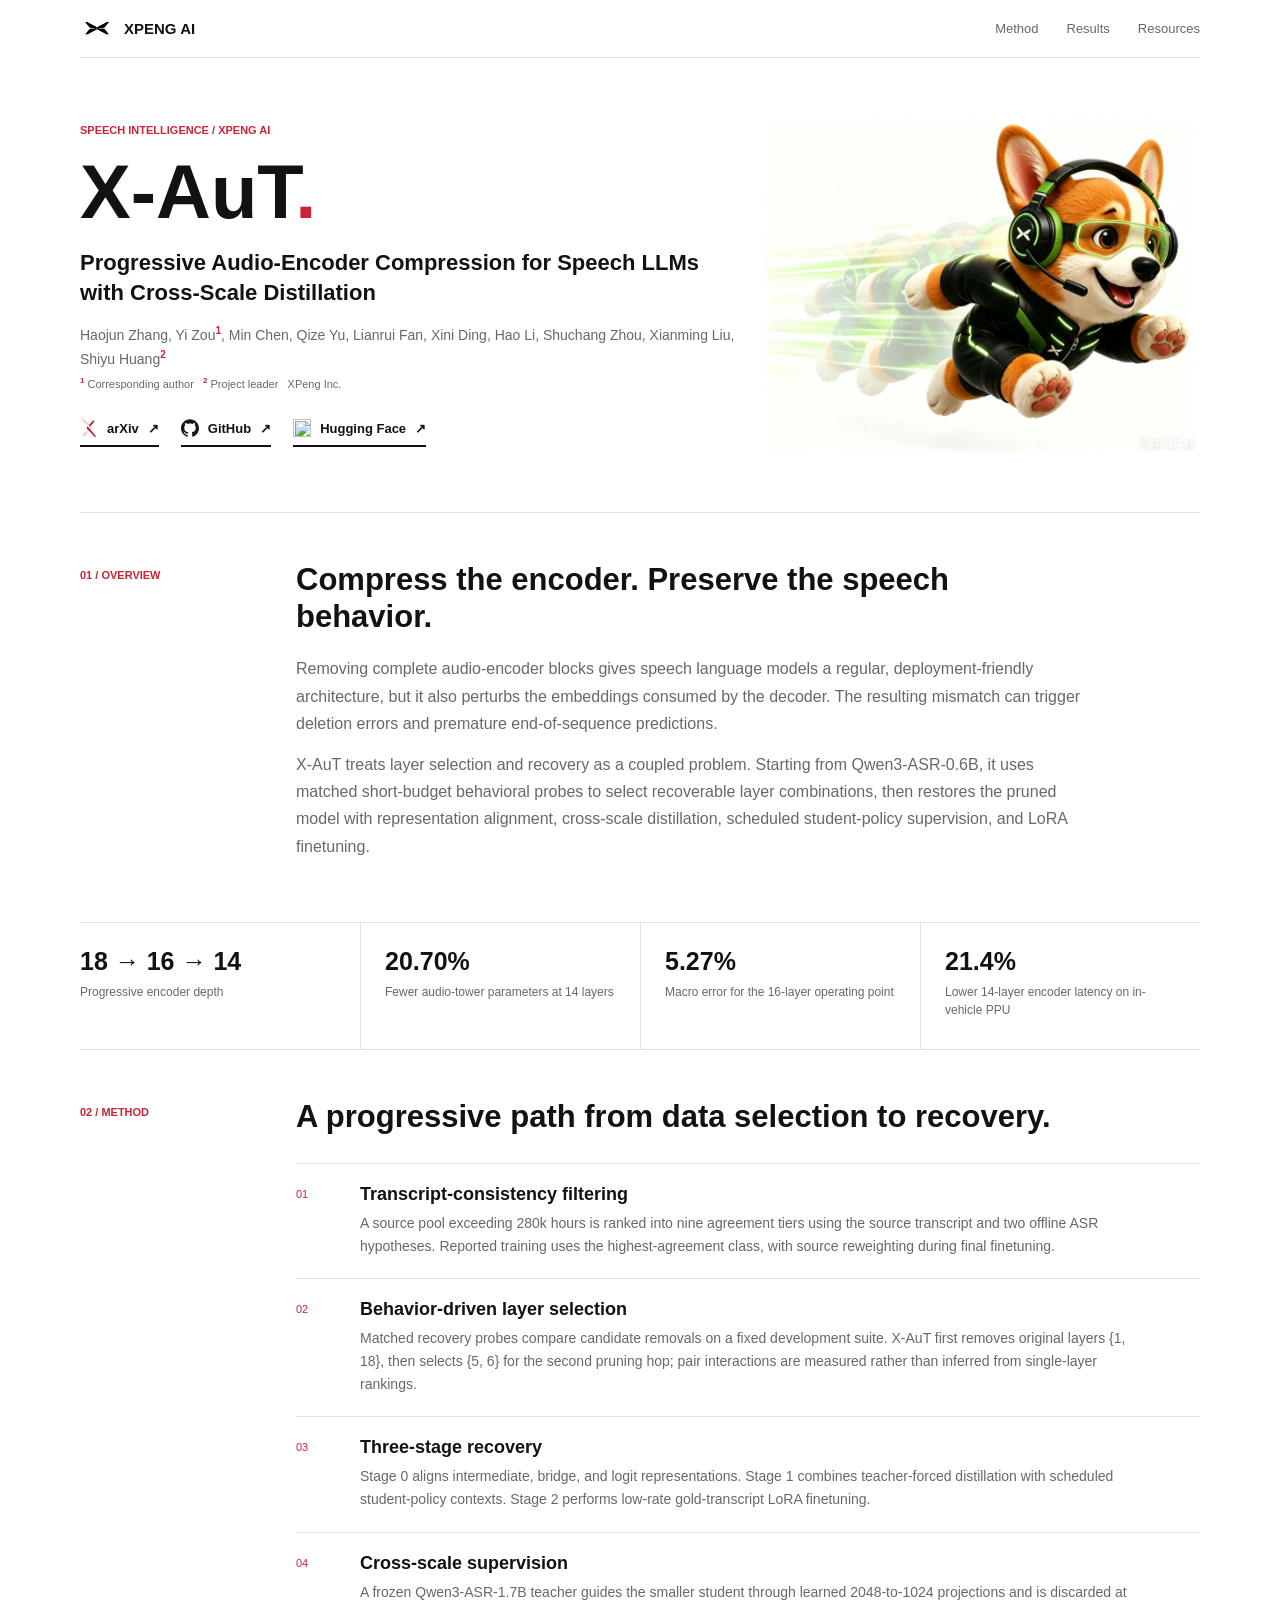
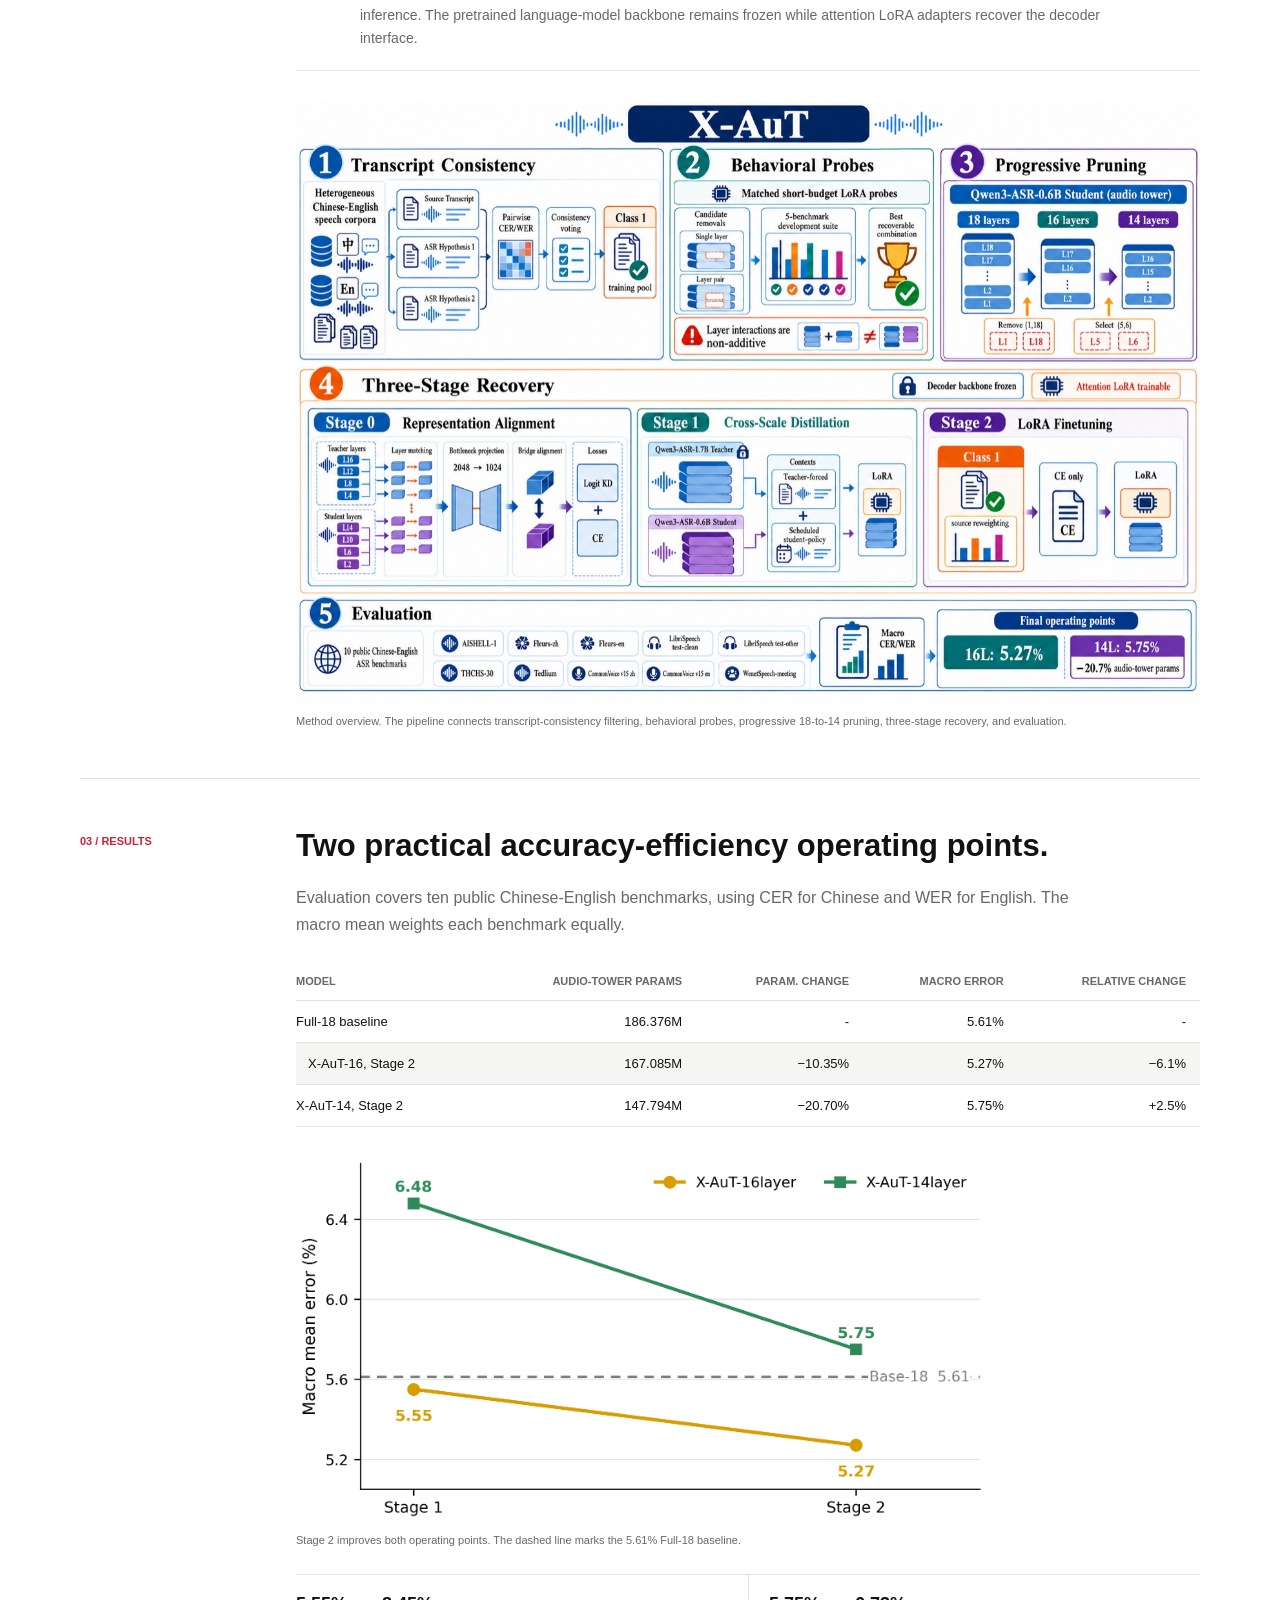
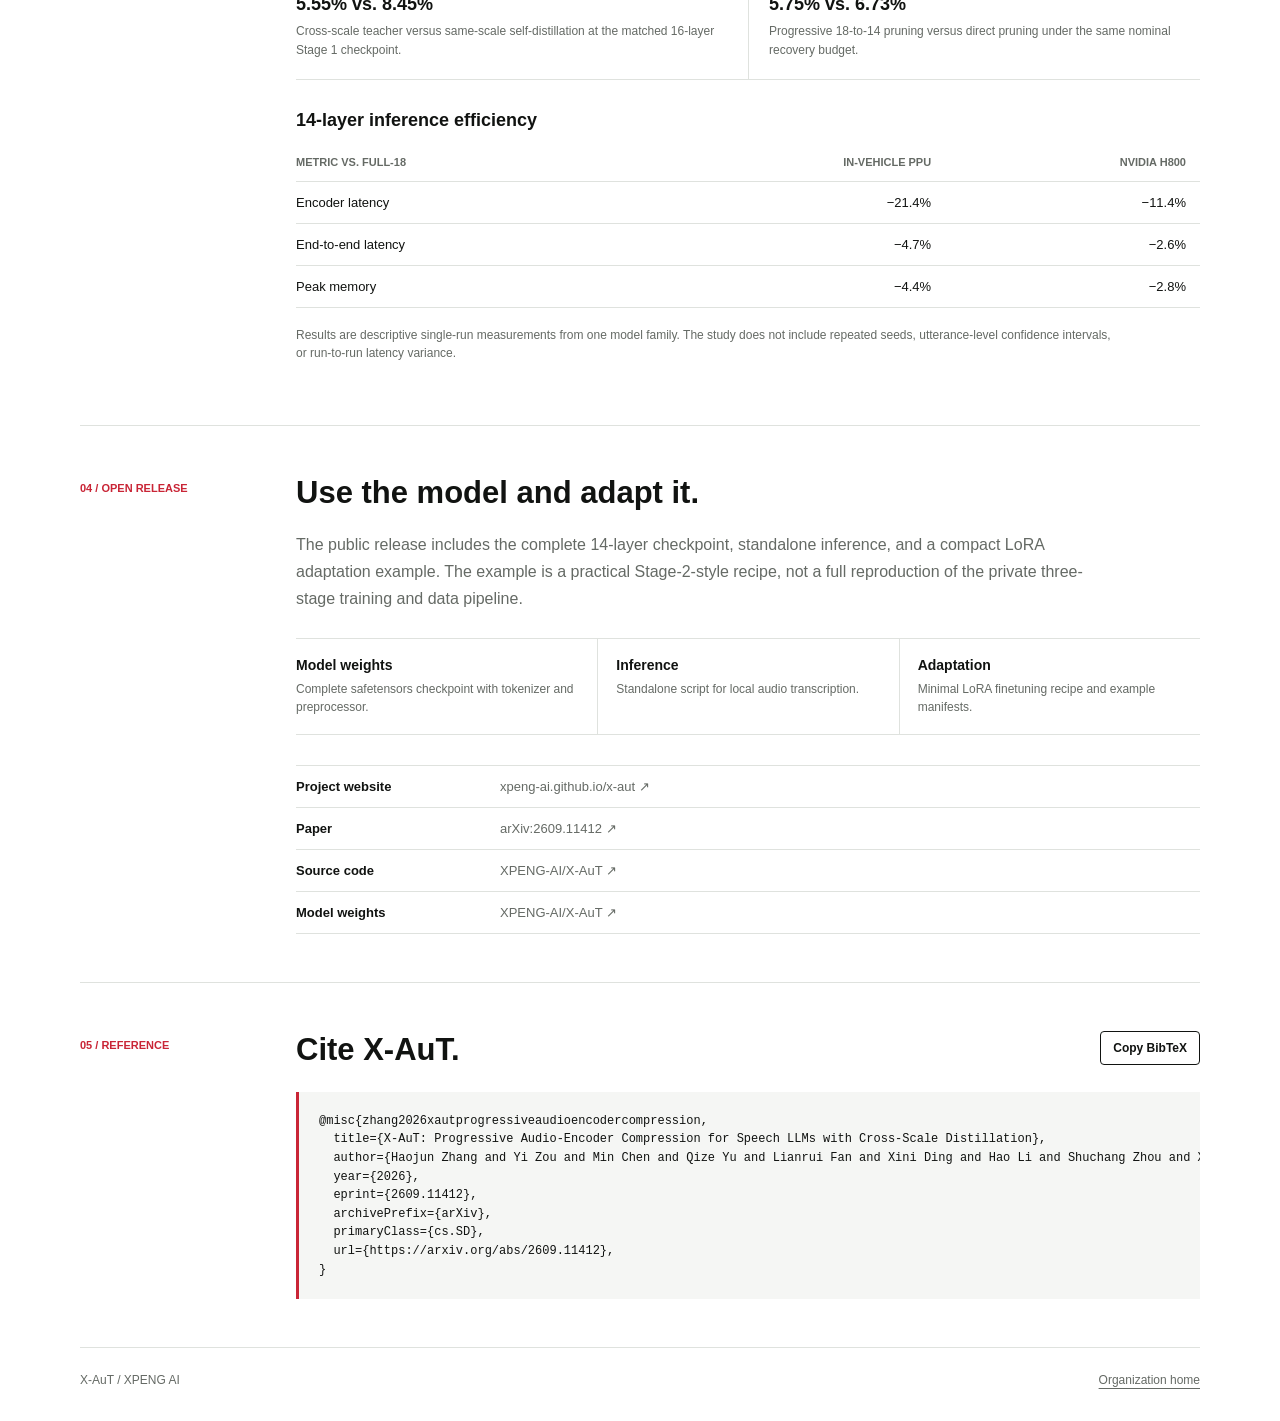
==== commit 9415c4e1: "Polish X-AuT project presentation" ====
--- a/x-aut/index.html
+++ b/x-aut/index.html
@@ -15,7 +15,7 @@
 <body>
   <header class="site-header">
     <a class="brand" href="../" aria-label="XPENG AI organization home">
-      <img src="../assets/xpeng-logo.jpeg" width="48" height="30" alt="">
+      <img src="../assets/xpeng-favicon.png" width="34" height="34" alt="">
       <span>XPENG AI</span>
     </a>
     <nav aria-label="Project navigation">
@@ -37,9 +37,9 @@
         </p>
         <p class="author-note"><sup>1</sup> Corresponding author &nbsp; <sup>2</sup> Project leader &nbsp; XPeng Inc.</p>
         <div class="hero-links" aria-label="Primary project resources">
-          <a href="https://arxiv.org/abs/2609.11412">Paper <span aria-hidden="true">&#8599;</span></a>
-          <a href="https://github.com/XPENG-AI/X-AuT">GitHub <span aria-hidden="true">&#8599;</span></a>
-          <a href="https://huggingface.co/XPENG-AI/X-AuT">Model <span aria-hidden="true">&#8599;</span></a>
+          <a href="https://arxiv.org/abs/2609.11412"><img src="assets/arxiv.svg" width="18" height="18" alt="">arXiv <span aria-hidden="true">&#8599;</span></a>
+          <a href="https://github.com/XPENG-AI/X-AuT"><img src="assets/github.svg" width="18" height="18" alt="">GitHub <span aria-hidden="true">&#8599;</span></a>
+          <a href="https://huggingface.co/XPENG-AI/X-AuT"><img src="assets/huggingface.svg" width="18" height="18" alt="">Hugging Face <span aria-hidden="true">&#8599;</span></a>
         </div>
       </div>
       <img class="hero-mascot" src="assets/xpomni_logo.jpg" width="1000" height="783" alt="XPENG AI speech research mascot wearing a headset">
@@ -83,6 +83,12 @@
             <div><h3>Cross-scale supervision</h3><p>A frozen Qwen3-ASR-1.7B teacher guides the smaller student through learned 2048-to-1024 projections and is discarded at inference. The pretrained language-model backbone remains frozen while attention LoRA adapters recover the decoder interface.</p></div>
           </li>
         </ol>
+        <figure class="paper-figure pipeline-figure">
+          <a href="assets/xaut_pipeline.jpg" aria-label="Open the X-AuT method overview at full size">
+            <img src="assets/xaut_pipeline.jpg" width="1400" height="933" loading="lazy" alt="X-AuT pipeline from transcript filtering and behavioral probes through progressive pruning, recovery, and evaluation">
+          </a>
+          <figcaption>Method overview. The pipeline connects transcript-consistency filtering, behavioral probes, progressive 18-to-14 pruning, three-stage recovery, and evaluation.</figcaption>
+        </figure>
       </div>
     </section>
 
@@ -101,6 +107,12 @@
             </tbody>
           </table>
         </div>
+        <figure class="paper-figure result-figure">
+          <a href="assets/xaut_macro_error.png" aria-label="Open the macro error figure at full size">
+            <img src="assets/xaut_macro_error.png" width="1686" height="891" loading="lazy" alt="Macro mean error for the 16-layer and 14-layer X-AuT models after Stage 1 and Stage 2">
+          </a>
+          <figcaption>Stage 2 improves both operating points. The dashed line marks the 5.61% Full-18 baseline.</figcaption>
+        </figure>
 
         <div class="result-notes">
           <div><strong>5.55% vs. 8.45%</strong><span>Cross-scale teacher versus same-scale self-distillation at the matched 16-layer Stage 1 checkpoint.</span></div>
--- a/x-aut/styles.css
+++ b/x-aut/styles.css
@@ -1,11 +1,10 @@
 :root {
   color-scheme: light;
-  --ink: #171a19;
-  --muted: #5e6864;
-  --accent: #157158;
-  --line: #dce4df;
-  --soft: #f4f7f5;
-  --warm: #f7f3ed;
+  --ink: #111311;
+  --muted: #656a65;
+  --signal: #c92536;
+  --line: #dfe2de;
+  --soft: #f5f6f4;
 }
 
 * { box-sizing: border-box; }
@@ -27,7 +26,7 @@
 
 a:focus-visible,
 button:focus-visible {
-  outline: 3px solid var(--accent);
+  outline: 3px solid var(--signal);
   outline-offset: 5px;
 }
 
@@ -40,7 +39,7 @@
 
 .site-header {
   display: flex;
-  min-height: 64px;
+  min-height: 58px;
   align-items: center;
   justify-content: space-between;
   border-bottom: 1px solid var(--line);
@@ -50,9 +49,10 @@
 .site-header a { text-decoration: none; }
 
 .brand {
-  display: flex;
+  display: inline-flex;
   align-items: center;
-  gap: 11px;
+  gap: 10px;
+  font-size: 15px;
   font-weight: 700;
 }
 
@@ -60,7 +60,7 @@
 
 nav {
   display: flex;
-  gap: 24px;
+  gap: 28px;
   color: var(--muted);
 }
 
@@ -93,7 +93,7 @@
 
 .eyebrow {
   margin: 0 0 16px;
-  color: var(--accent);
+  color: var(--signal);
   font-size: 11px;
   font-weight: 700;
   line-height: 1.4;
@@ -112,7 +112,7 @@
   line-height: 1;
 }
 
-h1 span { color: var(--accent); }
+h1 span { color: var(--signal); }
 
 .subtitle {
   max-width: 680px;
@@ -137,14 +137,14 @@
 }
 
 sup {
-  color: var(--accent);
+  color: var(--signal);
   font-size: 0.72em;
   font-weight: 700;
 }
 
 .hero-links {
   display: flex;
-  gap: 24px;
+  gap: 22px;
   margin-top: 22px;
 }
 
@@ -152,14 +152,23 @@
   display: inline-flex;
   min-height: 36px;
   align-items: center;
-  gap: 14px;
-  border-bottom: 2px solid var(--accent);
+  gap: 9px;
+  border-bottom: 2px solid var(--ink);
   font-size: 13px;
   font-weight: 700;
   text-decoration: none;
 }
 
-.hero-links a:hover { color: var(--accent); }
+.hero-links a:hover {
+  border-color: var(--signal);
+  color: var(--signal);
+}
+
+.hero-links img {
+  display: block;
+  flex: 0 0 auto;
+  object-fit: contain;
+}
 
 .overview,
 .content-section,
@@ -185,6 +194,8 @@
   line-height: 1.2;
 }
 
+.section-copy { min-width: 0; }
+
 .section-copy > p {
   max-width: 790px;
   margin: 0 0 14px;
@@ -241,7 +252,7 @@
 
 .method-flow li > span {
   padding-top: 4px;
-  color: var(--accent);
+  color: var(--signal);
   font-size: 11px;
 }
 
@@ -258,7 +269,37 @@
   line-height: 1.65;
 }
 
+.paper-figure {
+  min-width: 0;
+  margin: 30px 0 0;
+}
+
+.paper-figure a {
+  display: block;
+  width: 100%;
+  max-width: 100%;
+  overflow-x: auto;
+}
+
+.paper-figure img {
+  display: block;
+  width: 100%;
+  height: auto;
+}
+
+.paper-figure figcaption {
+  margin-top: 10px;
+  color: var(--muted);
+  font-size: 11px;
+  line-height: 1.5;
+}
+
+.result-figure {
+  max-width: 690px;
+}
+
 .table-wrap {
+  width: 100%;
   max-width: 100%;
   margin-top: 24px;
   overflow-x: auto;
@@ -384,7 +425,7 @@
 
 .resource-list a span:first-child { font-weight: 700; }
 .resource-list a span:last-child { color: var(--muted); }
-.resource-list a:hover span:last-child { color: var(--accent); }
+.resource-list a:hover span:last-child { color: var(--signal); }
 
 .reference-heading {
   display: flex;
@@ -408,8 +449,8 @@
 }
 
 .copy-button:hover {
-  border-color: var(--accent);
-  color: var(--accent);
+  border-color: var(--signal);
+  color: var(--signal);
 }
 
 pre {
@@ -417,7 +458,7 @@
   margin: 4px 0 0;
   padding: 20px;
   overflow-x: auto;
-  border-left: 3px solid var(--accent);
+  border-left: 3px solid var(--signal);
   background: var(--soft);
   font-size: 12px;
   line-height: 1.55;
@@ -479,7 +520,7 @@
 
   .authors { font-size: 13px; }
   .hero-links { justify-content: center; gap: 18px; }
-  .hero-links a { gap: 8px; }
+  .hero-links a { gap: 7px; }
 
   .overview,
   .content-section,
@@ -515,10 +556,18 @@
 
   .reference-heading { align-items: center; }
   pre { padding: 16px; font-size: 11px; }
+
+  .pipeline-figure img {
+    width: 760px;
+    max-width: none;
+  }
 }
 
 @media (max-width: 430px) {
   nav a:first-child { display: none; }
+  .hero-links { gap: 12px; }
+  .hero-links a { font-size: 12px; }
+  .hero-links img { width: 16px; height: 16px; }
   .metrics { grid-template-columns: 1fr; }
 
   .metrics div,
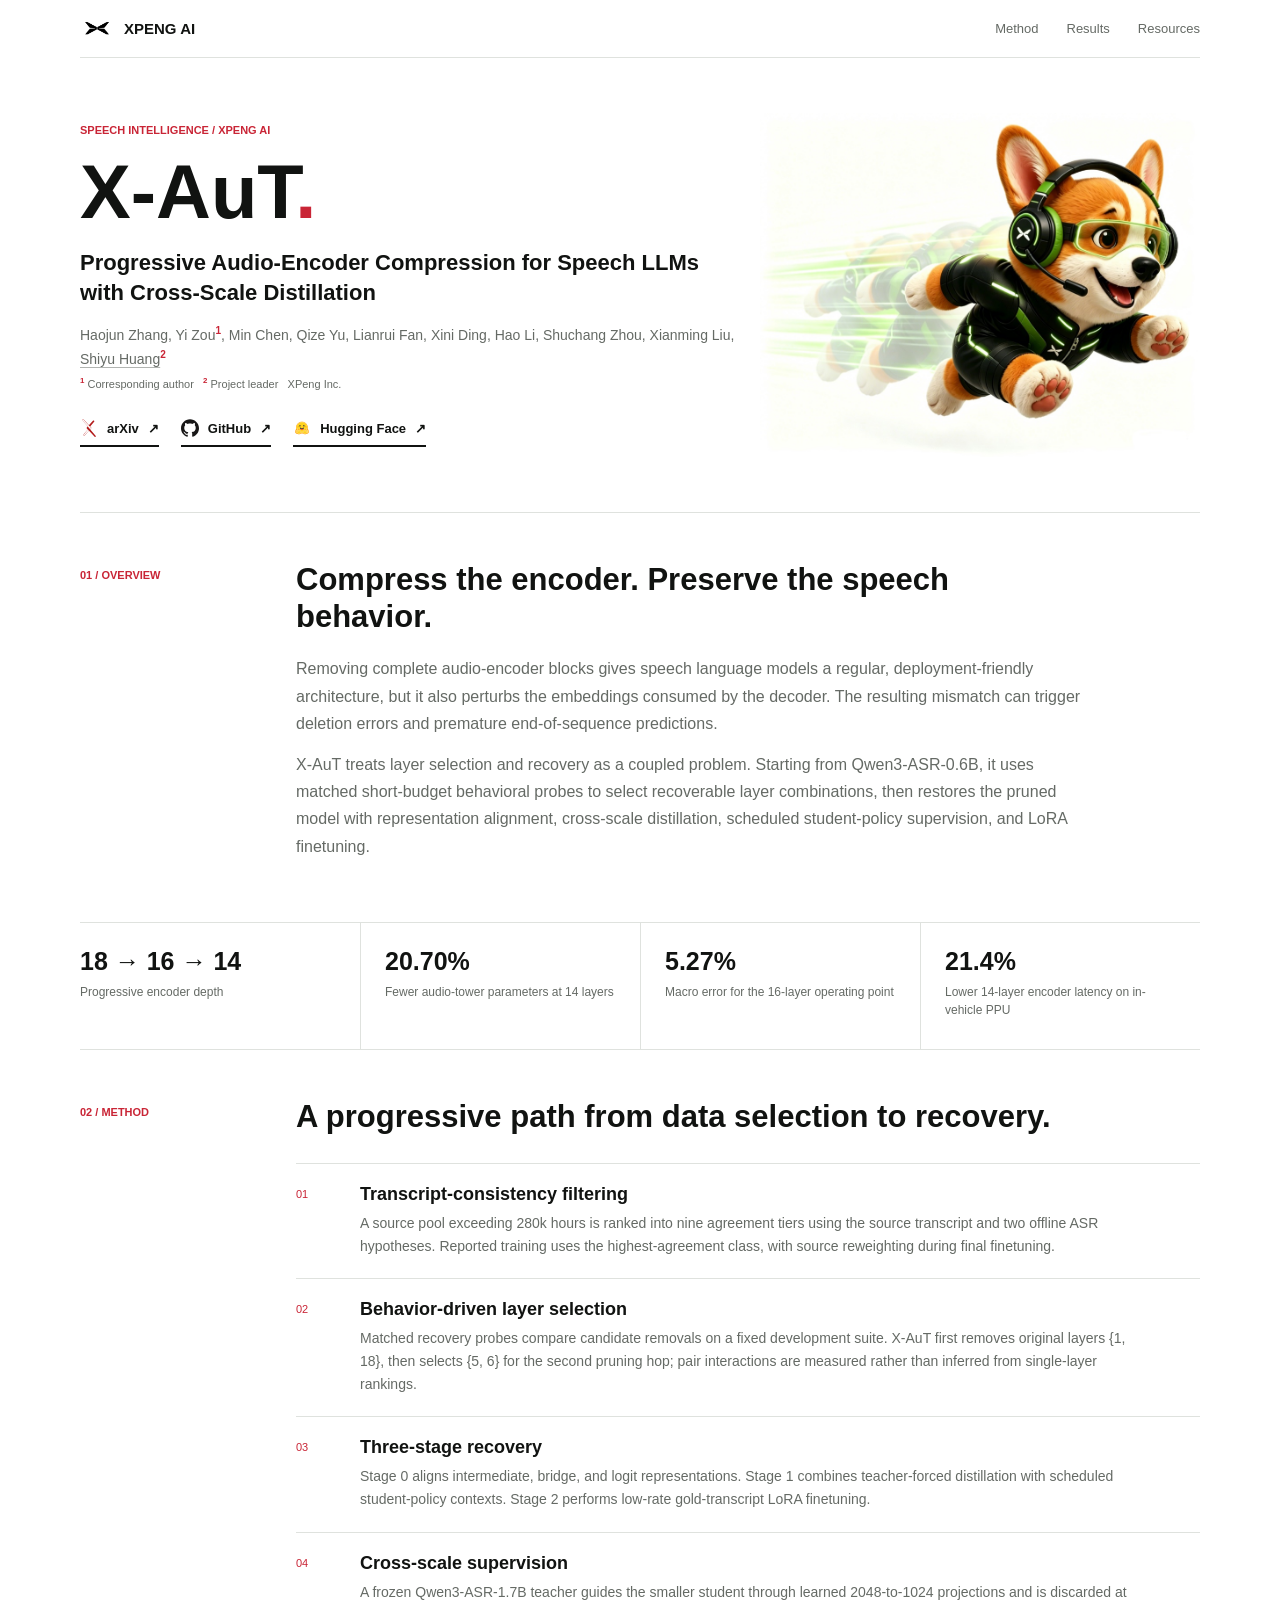
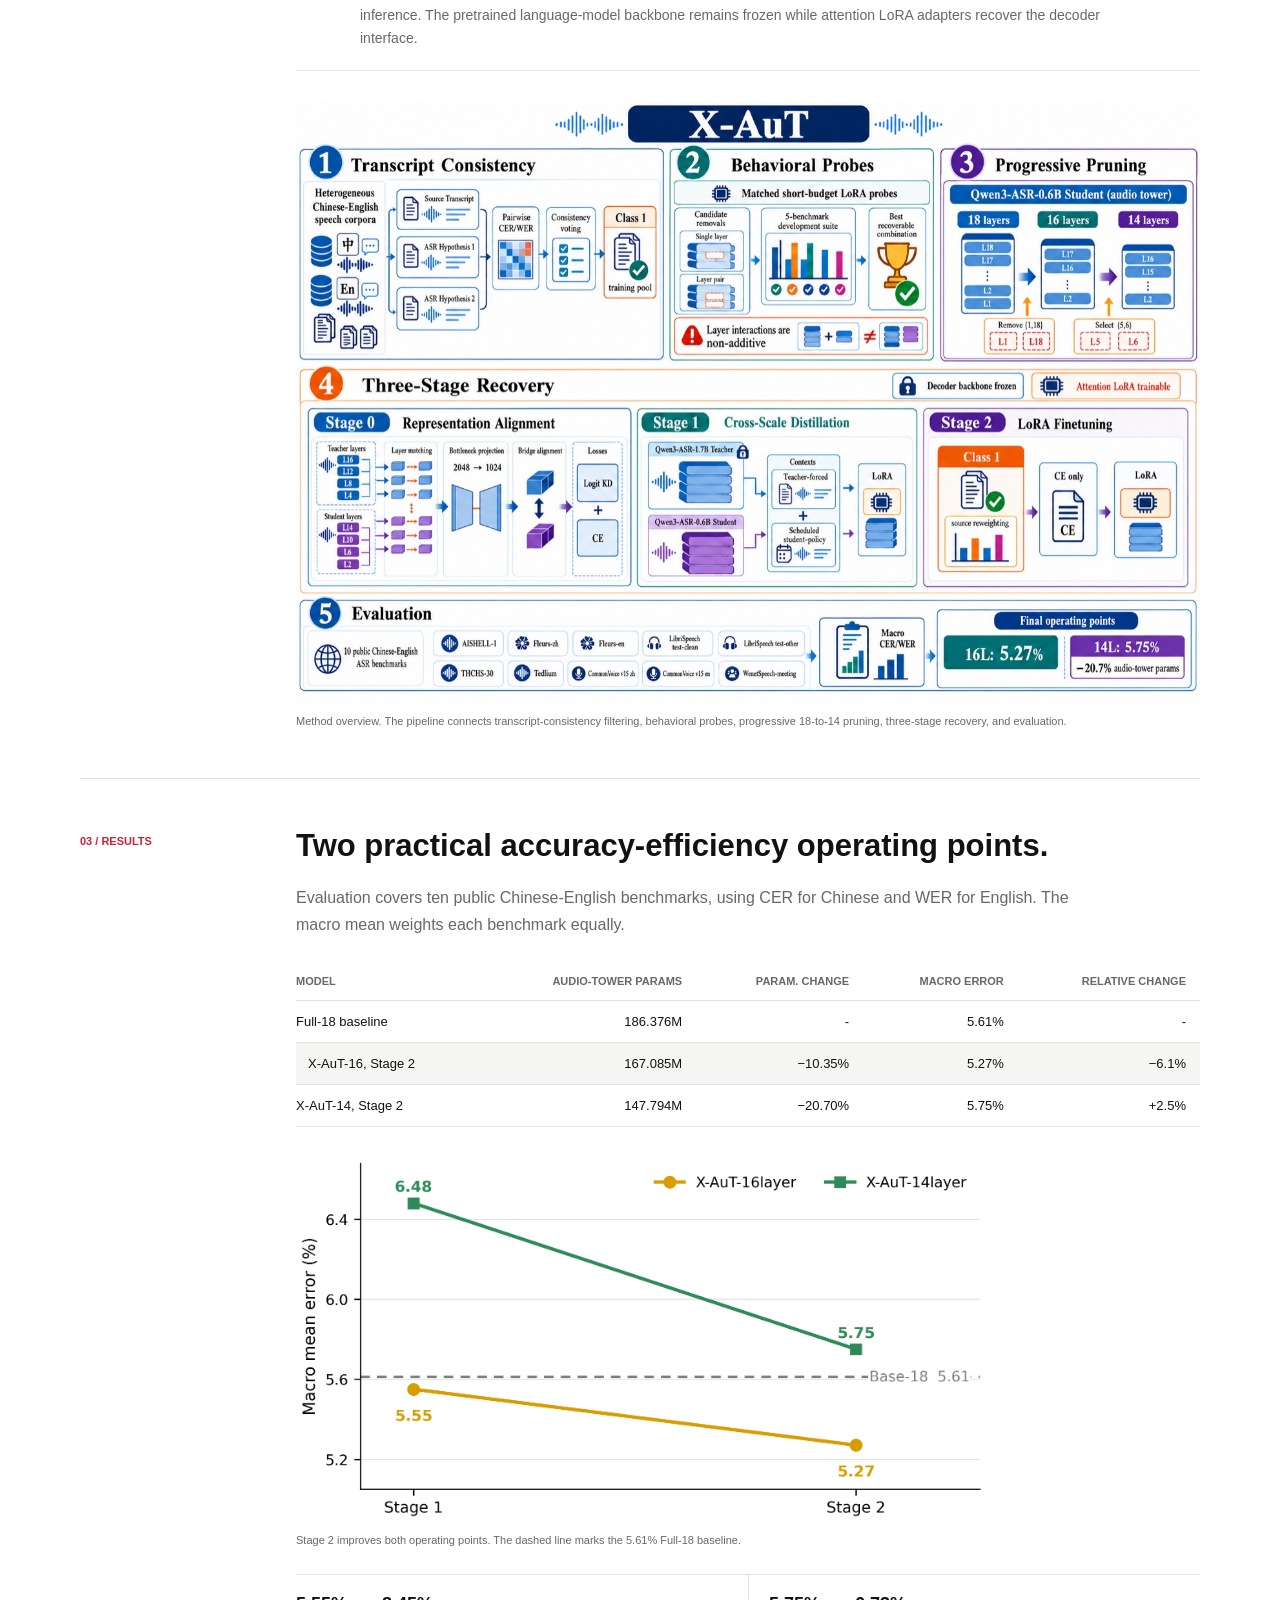
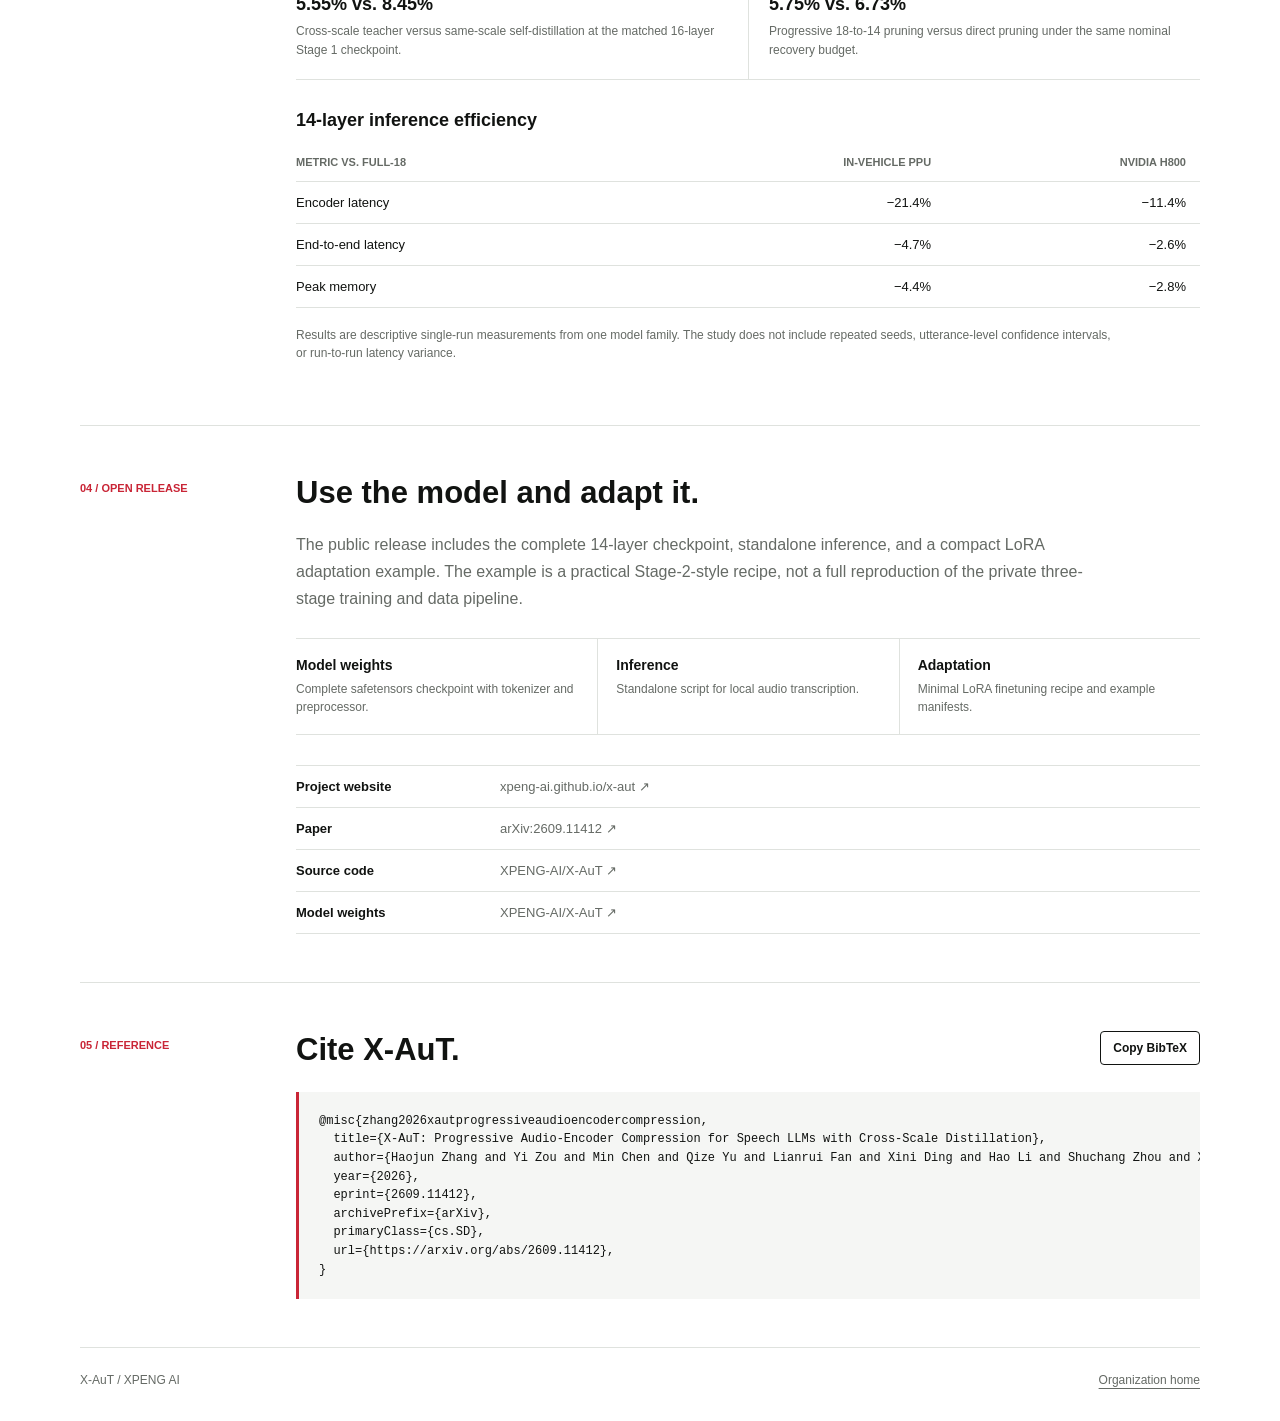
==== commit 7d1fcfb2: "Link Shiyu Huang from X-AuT page" ====
--- a/x-aut/index.html
+++ b/x-aut/index.html
@@ -33,7 +33,7 @@
         <p class="subtitle">Progressive Audio-Encoder Compression for Speech LLMs with Cross-Scale Distillation</p>
         <p class="authors">
           Haojun Zhang, Yi Zou<sup>1</sup>, Min Chen, Qize Yu, Lianrui Fan, Xini Ding,
-          Hao Li, Shuchang Zhou, Xianming Liu, Shiyu Huang<sup>2</sup>
+          Hao Li, Shuchang Zhou, Xianming Liu, <a href="https://huangshiyu13.github.io/">Shiyu Huang</a><sup>2</sup>
         </p>
         <p class="author-note"><sup>1</sup> Corresponding author &nbsp; <sup>2</sup> Project leader &nbsp; XPeng Inc.</p>
         <div class="hero-links" aria-label="Primary project resources">
--- a/x-aut/styles.css
+++ b/x-aut/styles.css
@@ -129,6 +129,13 @@
   font-size: 14px;
   line-height: 1.65;
 }
+
+.authors a {
+  text-decoration-color: color-mix(in srgb, currentColor 50%, transparent);
+  text-underline-offset: 3px;
+}
+
+.authors a:hover { color: var(--ink); }
 
 .author-note {
   margin: 5px 0 0;
